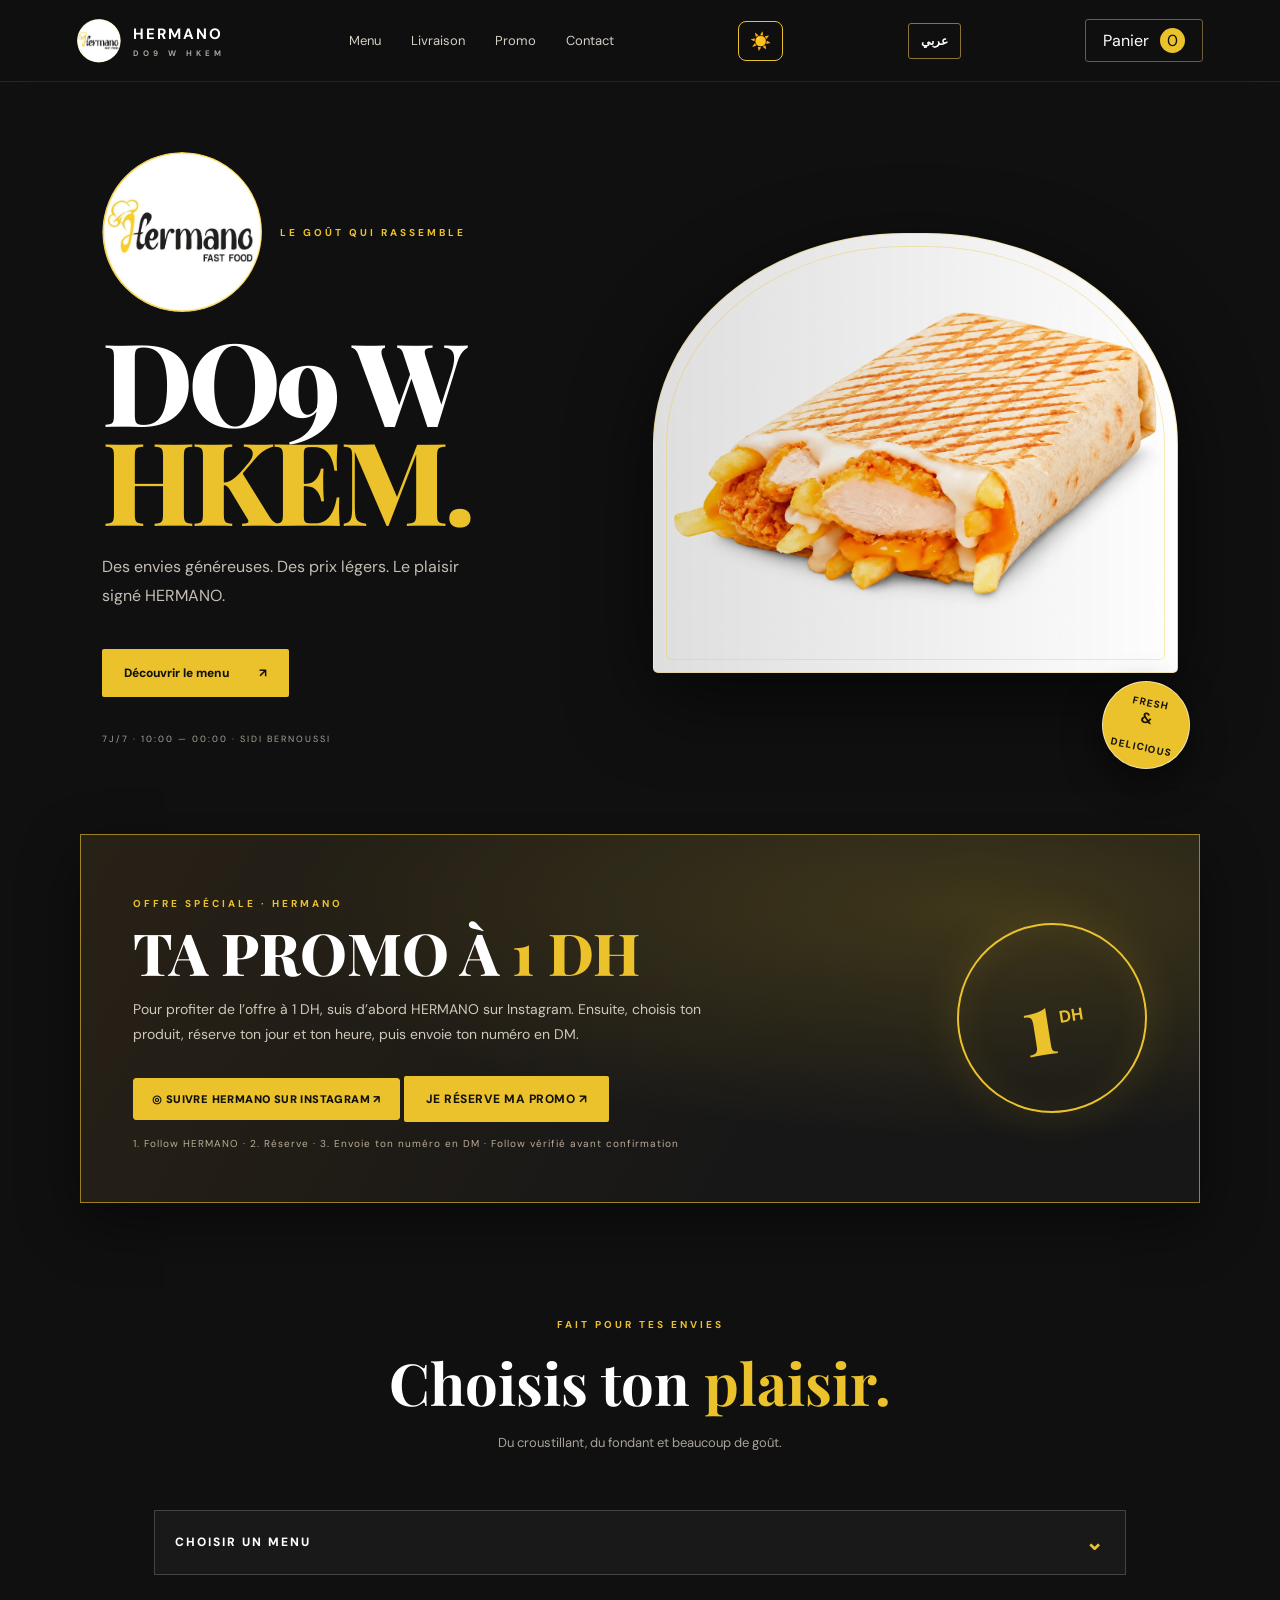
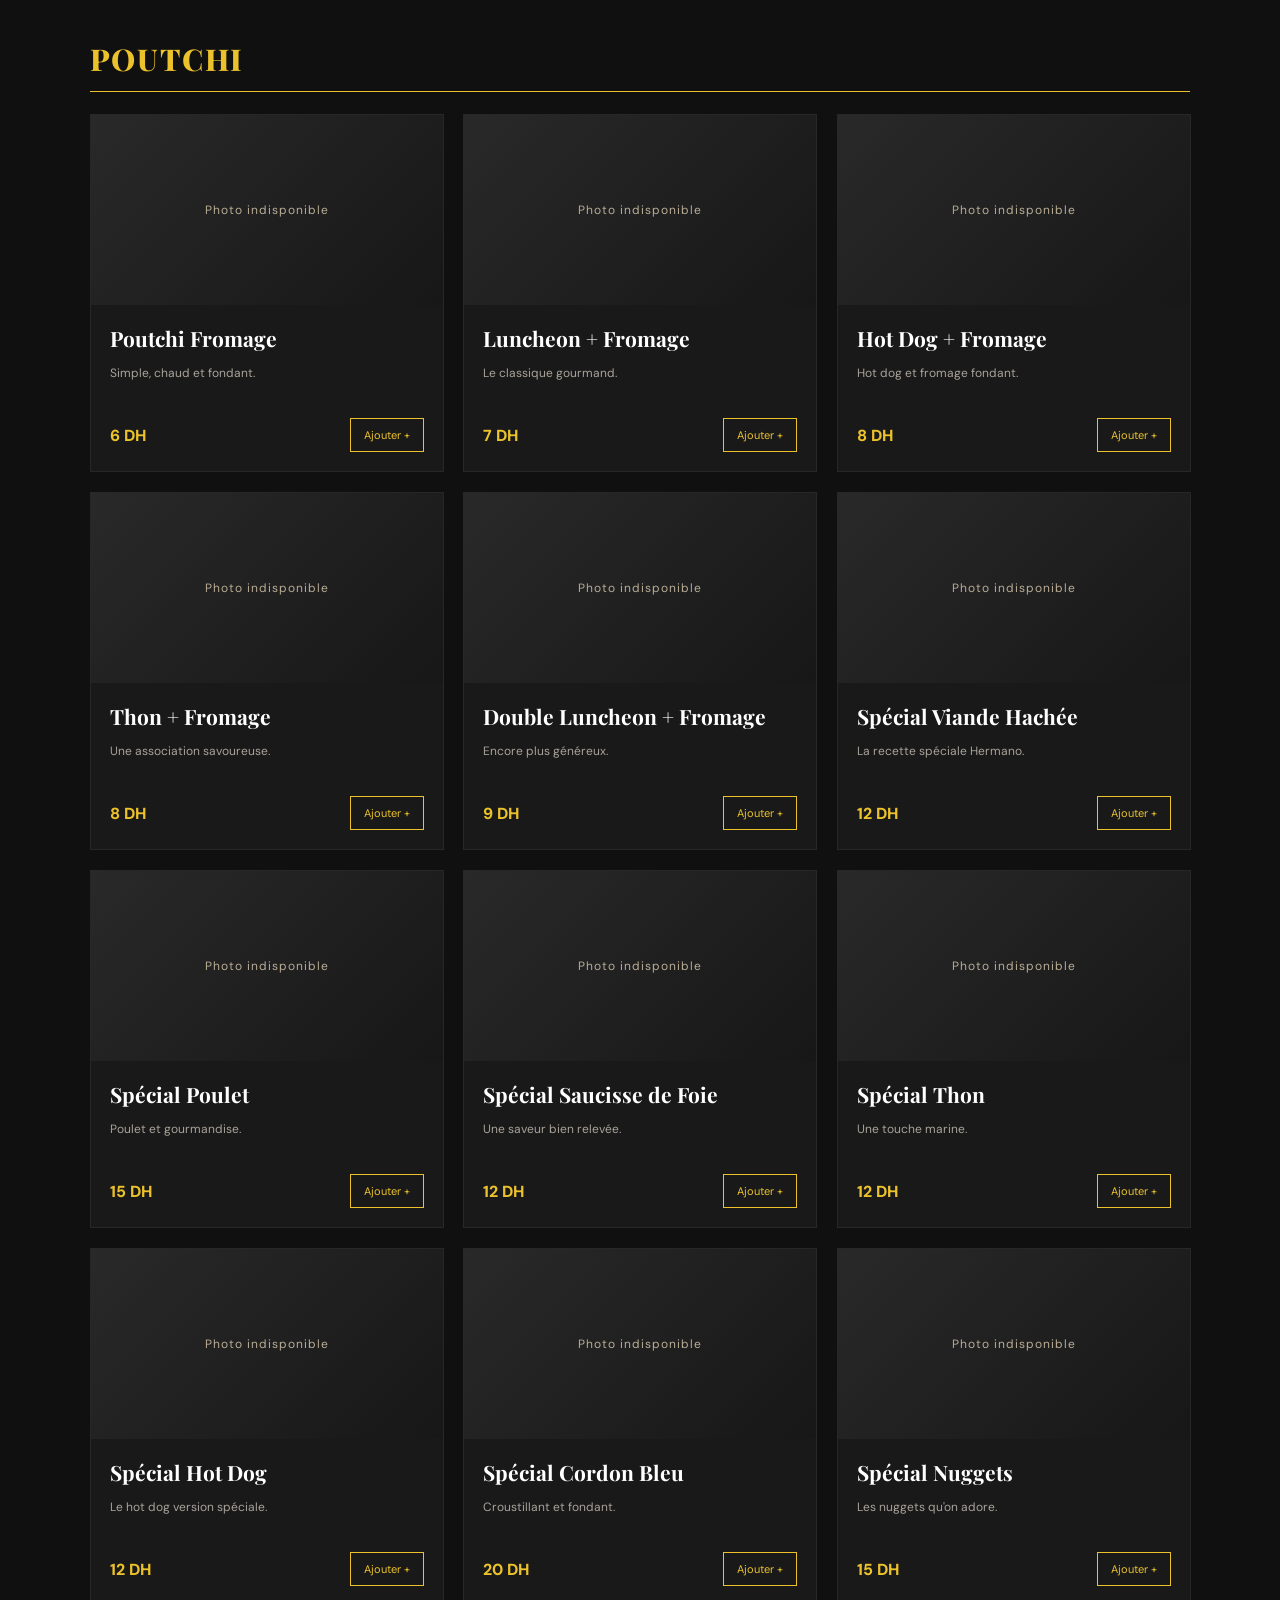
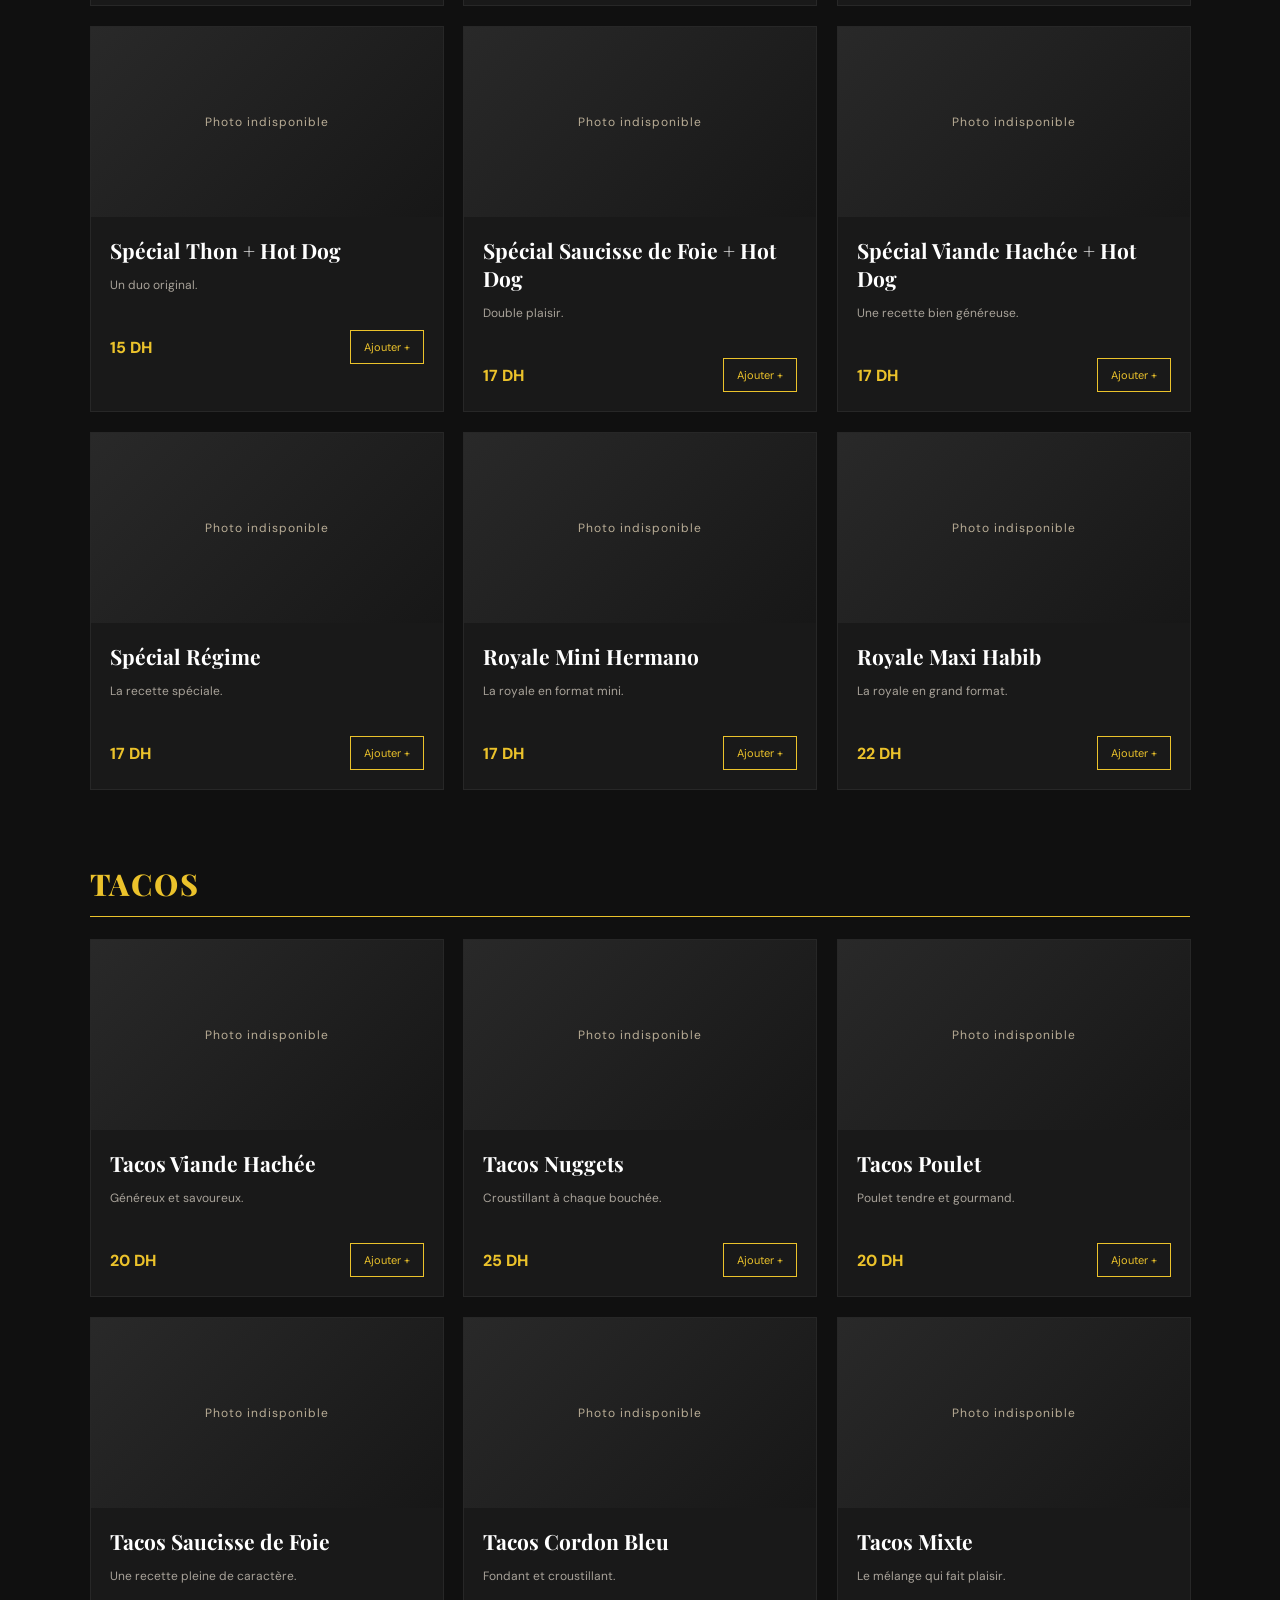
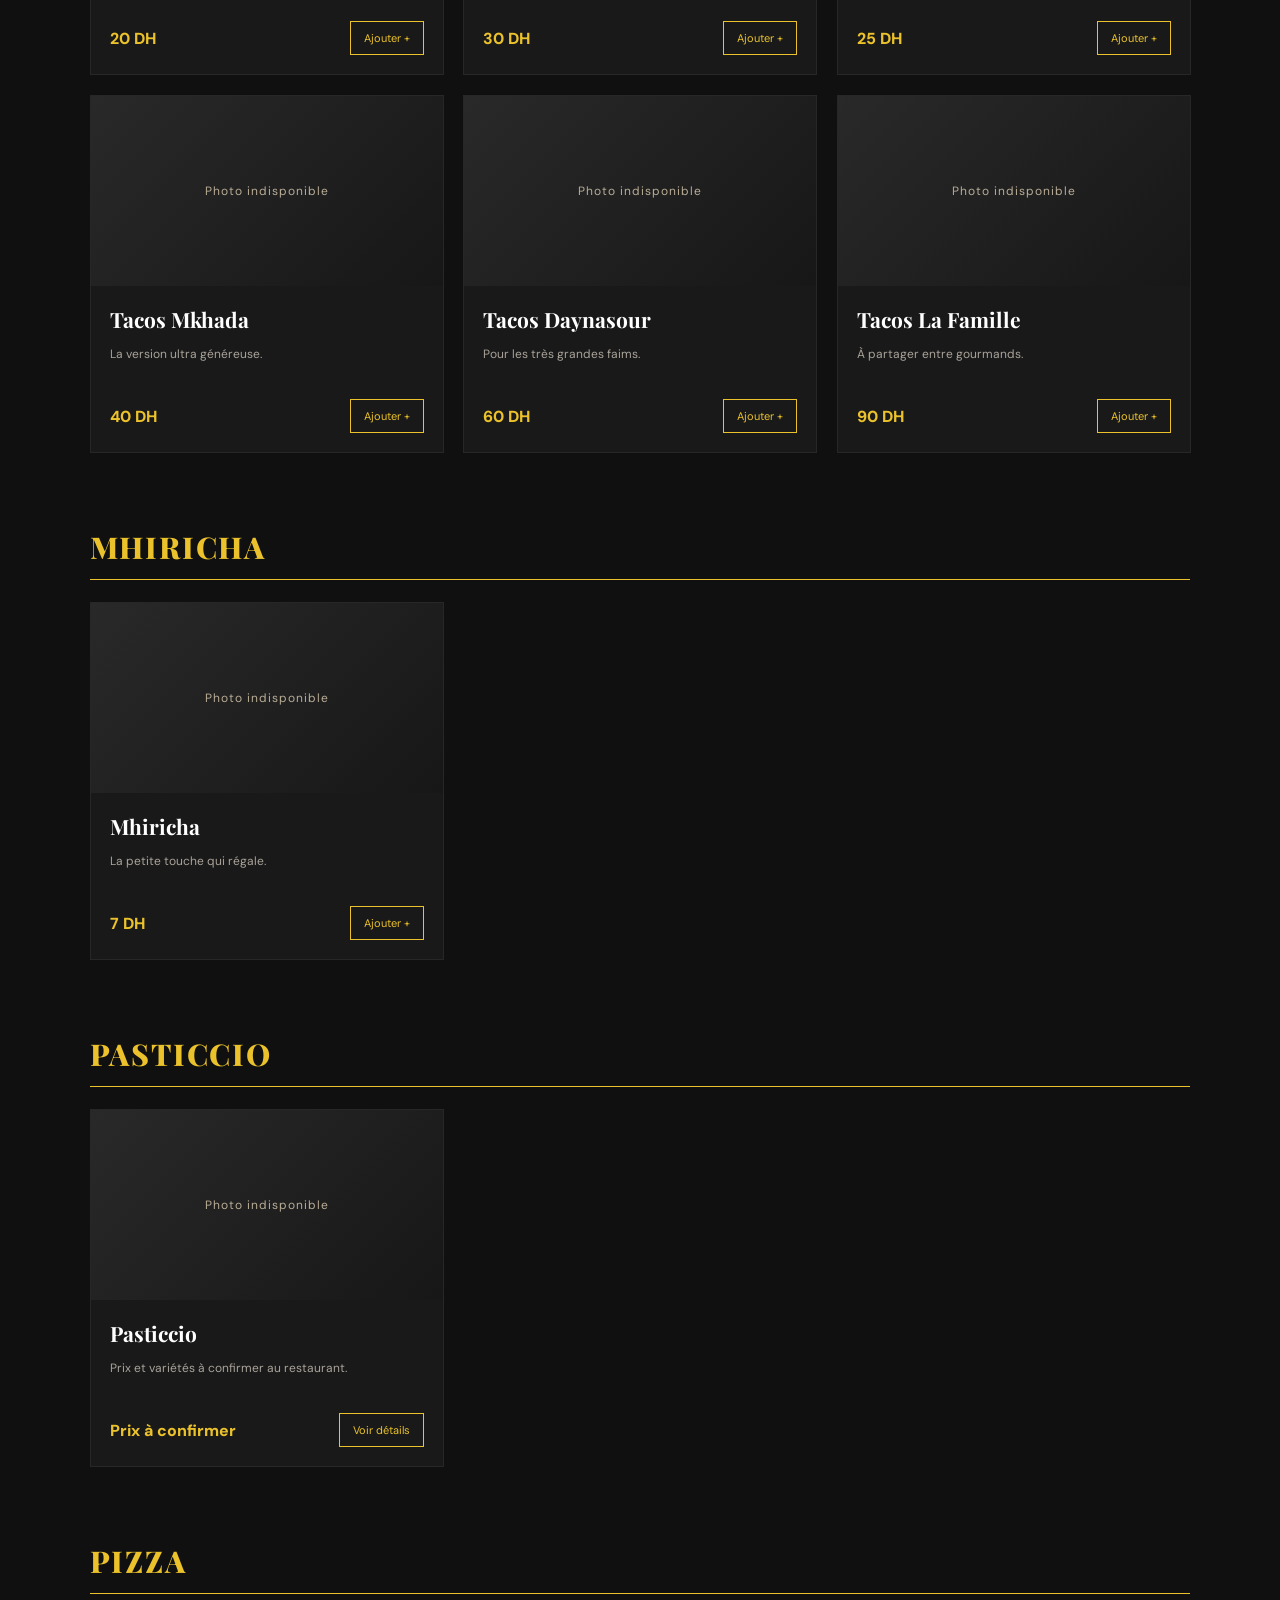
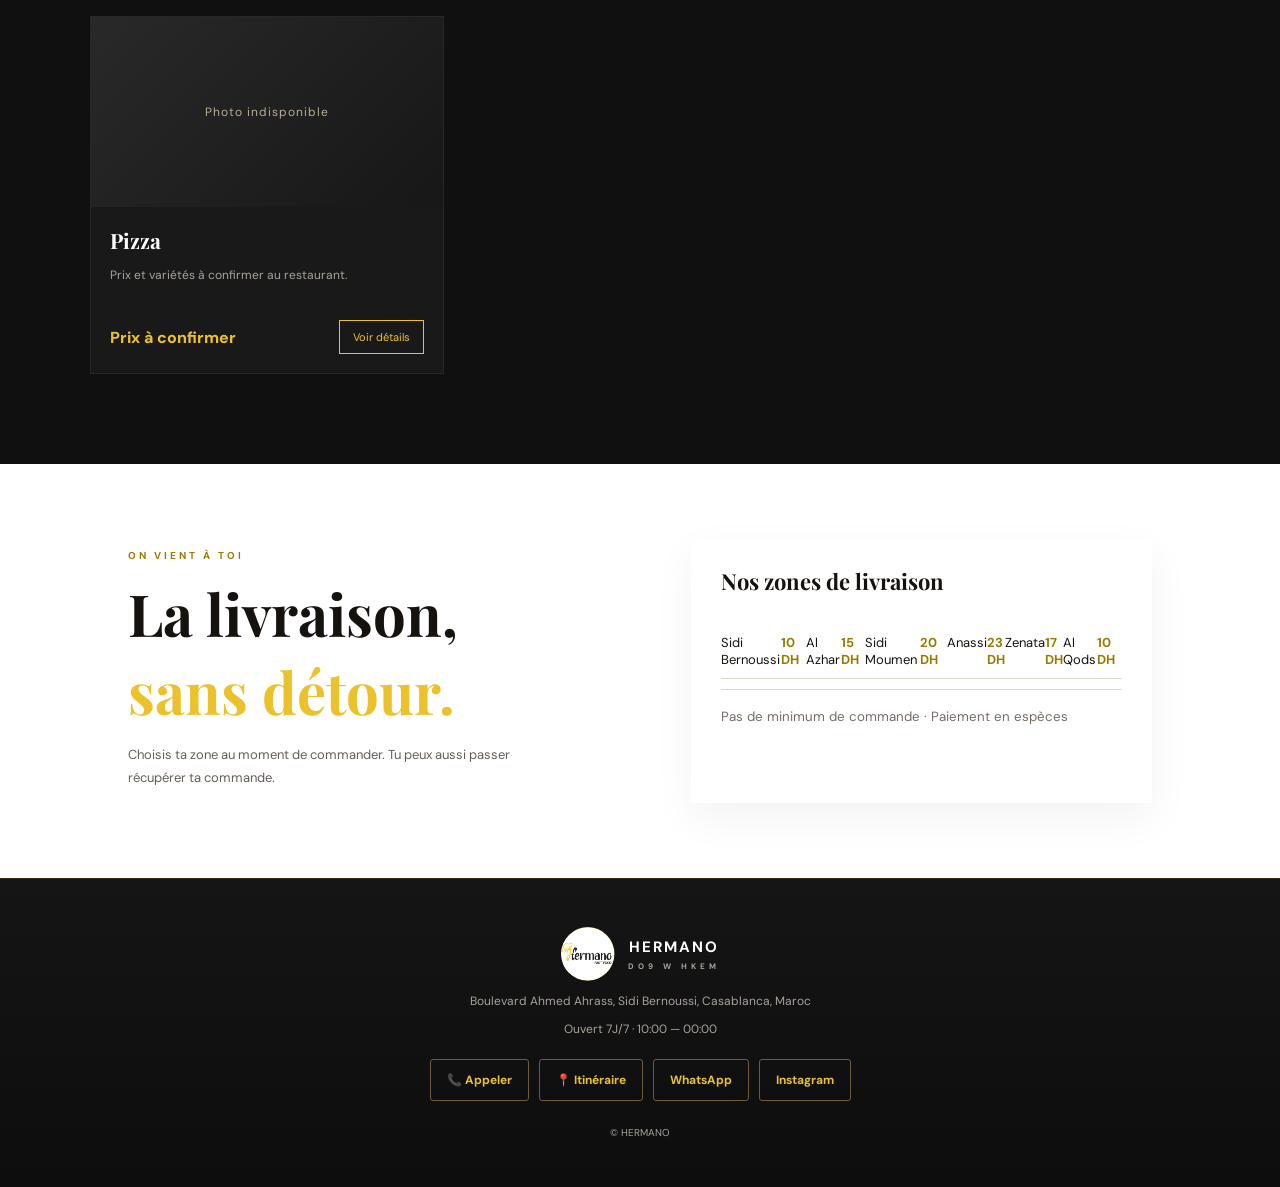
==== index.html @ 60056d88 "Load Arabic font for language switch" ====
<!doctype html>
<html lang="fr">
<head>
  <meta charset="utf-8">
  <meta name="viewport" content="width=device-width, initial-scale=1">
  <meta name="theme-color" content="#101010"><meta name="apple-mobile-web-app-capable" content="yes"><meta name="apple-mobile-web-app-status-bar-style" content="black-translucent"><meta name="apple-mobile-web-app-title" content="HERMANO FOOD"><link rel="manifest" href="manifest.webmanifest?v=logo-favicon-1"><link rel="stylesheet" href="theme.css?v=app-suite-1">
  <meta name="description" content="HERMANO FOOD — Fast food, tacos, poutchi et bien plus à Sidi Bernoussi, Casablanca.">
  <link rel="canonical" href="https://hermano-food.github.io/">
  <meta property="og:type" content="restaurant">
  <meta property="og:site_name" content="HERMANO FOOD">
  <meta property="og:title" content="HERMANO FOOD | DO9 W HKEM">
  <meta property="og:description" content="Des envies généreuses. Des prix légers. Le plaisir signé HERMANO à Sidi Bernoussi, Casablanca.">
  <meta property="og:url" content="https://hermano-food.github.io/">
  <meta property="og:image" content="https://hermano-food.github.io/images/partage.jpg">
  <meta property="og:image:secure_url" content="https://hermano-food.github.io/images/partage.jpg">
  <meta property="og:image:type" content="image/jpeg">
  <meta property="og:image:width" content="1200">
  <meta property="og:image:height" content="630">
  <meta property="og:image:alt" content="HERMANO FOOD — DO9 W HKEM, Sidi Bernoussi, Casablanca">
  <meta name="twitter:card" content="summary_large_image">
  <meta name="twitter:title" content="HERMANO FOOD | DO9 W HKEM">
  <meta name="twitter:description" content="Des envies généreuses. Des prix légers. Le plaisir signé HERMANO à Sidi Bernoussi, Casablanca.">
  <meta name="twitter:image" content="https://hermano-food.github.io/images/partage.jpg">
  <meta name="twitter:image:alt" content="HERMANO FOOD — DO9 W HKEM">
  <link rel="icon" type="image/jpeg" href="images/hermano-logo-original.jpg?v=20261126-final4">
  <link rel="apple-touch-icon" sizes="180x180" href="images/hermano-logo-original.jpg?v=20261126-final4">
  <script type="application/ld+json">
  {
    "@context": "https://schema.org",
    "@type": "Restaurant",
    "name": "HERMANO FOOD",
    "url": "https://hermano-food.github.io/",
    "image": "https://hermano-food.github.io/images/partage.jpg",
    "telephone": "+21263225995",
    "address": {
      "@type": "PostalAddress",
      "streetAddress": "Boulevard Ahmed Ahrass, Sidi Bernoussi",
      "addressLocality": "Casablanca",
      "addressRegion": "Casablanca-Settat",
      "addressCountry": "MA"
    },
    "servesCuisine": ["Fast food", "Tacos", "Poutchi"],
    "priceRange": "$",
    "openingHoursSpecification": [{
      "@type": "OpeningHoursSpecification",
      "dayOfWeek": [
        "Monday", "Tuesday", "Wednesday", "Thursday",
        "Friday", "Saturday", "Sunday"
      ],
      "opens": "10:00",
      "closes": "00:00"
    }]
  }
  </script>
  <title>HERMANO FOOD | DO9 W HKEM</title>
  <link rel="preconnect" href="https://fonts.googleapis.com">
  <link rel="preconnect" href="https://fonts.gstatic.com" crossorigin>
  <link href="https://fonts.googleapis.com/css2?family=DM+Sans:wght@400;500;600;700;800&family=Playfair+Display:wght@600;700;800&display=swap" rel="stylesheet">
  <link href="https://fonts.googleapis.com/css2?family=Noto+Sans+Arabic:wght@400;500;600;700;800&display=swap" rel="stylesheet">
  <link rel="stylesheet" href="styles.css?v=mobile-delivery-zones-lang-1">
</head>
<body>
  <header class="topbar">
    <a class="brand" href="#" aria-label="HERMANO accueil"><img class="brand-logo" src="images/hermano-logo-original.jpg?v=20261126-final4" alt="" aria-hidden="true"><span>HERMANO<small>DO9 W HKEM</small></span></a>
    
    <button class="mobile-menu-toggle" id="mobileMenuToggle" type="button" aria-label="Ouvrir le menu" aria-expanded="false" aria-controls="mainNav">☰</button>
    <nav id="mainNav"><a href="#menu">Menu</a><a href="#livraison">Livraison</a><a href="#promo">Promo</a><a href="#contact">Contact</a></nav>
    <button class="theme-toggle" type="button" data-theme-toggle aria-label="Activer le mode clair">☀️</button>
    <button class="language-toggle" id="languageToggle" type="button" aria-label="Changer la langue">عربي</button>
    <button class="cart-open" id="cartOpen">Panier <span id="cartCount">0</span></button>
  </header>
  <main>
    <section class="hero">
      <div class="hero-copy">
        <div class="hero-brandline"><img class="hero-logo" src="images/hermano-logo-original.jpg?v=20261126-final4" alt="" aria-hidden="true"><p class="eyebrow">LE GOÛT QUI RASSEMBLE</p></div>
        <h1>DO9 W<br><em>HKEM.</em></h1>
        <p class="hero-sub">Des envies généreuses. Des prix légers. Le plaisir signé HERMANO.</p>
        <a class="gold-btn" href="#menu">Découvrir le menu <span>↗</span></a>
        <p class="hero-note" id="heroHours"></p>
      </div>
      <div class="hero-photo" role="img" aria-label="Assortiment de fast food"></div>
      <div class="hero-stamp">FRESH<br><b>&</b><br>DELICIOUS</div>
    </section>
    <section class="promo-ad" id="promo" aria-label="Promotion HERMANO">
      <div class="promo-ad-copy">
        <p class="eyebrow">OFFRE SPÉCIALE · HERMANO</p>
        <h2>TA PROMO À <em>1 DH</em></h2>
        <p>Pour profiter de l’offre à 1 DH, suis d’abord HERMANO sur Instagram. Ensuite, choisis ton produit, réserve ton jour et ton heure, puis envoie ton numéro en DM.</p>
        <a class="promo-instagram-button" id="promoInstagramButton" href="https://www.instagram.com/casalux_03/" target="_blank" rel="noopener">◎ SUIVRE HERMANO SUR INSTAGRAM ↗</a>
        <button class="promo-ad-button" id="promoAdButton" type="button">JE RÉSERVE MA PROMO ↗</button>
        <small>1. Follow HERMANO · 2. Réserve · 3. Envoie ton numéro en DM · Follow vérifié avant confirmation</small>
      </div>
      <div class="promo-ad-price" aria-hidden="true">1<span>DH</span></div>
    </section>
    <section class="intro" id="menu"><p class="eyebrow">FAIT POUR TES ENVIES</p><h2>Choisis ton <em>plaisir.</em></h2><p>Du croustillant, du fondant et beaucoup de goût.</p></section>
    <section class="category-picker" aria-label="Choisir un type de menu"><button class="category-toggle" id="categoryToggle" type="button" aria-expanded="false" aria-controls="filters"><span id="categoryToggleLabel">CHOISIR UN MENU</span><span class="category-chevron">⌄</span></button><div class="filters" id="filters" hidden></div></section>
    <section class="menu-grid" id="products" aria-live="polite">
<h2 class="menu-category-heading">POUTCHI</h2>
<article class="product"><div class="product-photo"><div class="photo-fallback">POUTCHI</div></div><div class="product-body"><h3>Poutchi Fromage</h3><p>Préparé avec soin par HERMANO.</p><div class="product-foot"><span class="price">6 DH</span></div></div></article>
<article class="product"><div class="product-photo"><div class="photo-fallback">POUTCHI</div></div><div class="product-body"><h3>Luncheon + Fromage</h3><p>Préparé avec soin par HERMANO.</p><div class="product-foot"><span class="price">7 DH</span></div></div></article>
<article class="product"><div class="product-photo"><div class="photo-fallback">POUTCHI</div></div><div class="product-body"><h3>Hot Dog + Fromage</h3><p>Préparé avec soin par HERMANO.</p><div class="product-foot"><span class="price">8 DH</span></div></div></article>
<article class="product"><div class="product-photo"><div class="photo-fallback">POUTCHI</div></div><div class="product-body"><h3>Thon + Fromage</h3><p>Préparé avec soin par HERMANO.</p><div class="product-foot"><span class="price">8 DH</span></div></div></article>
<article class="product"><div class="product-photo"><div class="photo-fallback">POUTCHI</div></div><div class="product-body"><h3>Double Luncheon + Fromage</h3><p>Préparé avec soin par HERMANO.</p><div class="product-foot"><span class="price">9 DH</span></div></div></article>
<article class="product"><div class="product-photo"><div class="photo-fallback">POUTCHI</div></div><div class="product-body"><h3>Spécial Viande Hachée</h3><p>Préparé avec soin par HERMANO.</p><div class="product-foot"><span class="price">12 DH</span></div></div></article>
<article class="product"><div class="product-photo"><div class="photo-fallback">POUTCHI</div></div><div class="product-body"><h3>Spécial Poulet</h3><p>Préparé avec soin par HERMANO.</p><div class="product-foot"><span class="price">15 DH</span></div></div></article>
<article class="product"><div class="product-photo"><div class="photo-fallback">POUTCHI</div></div><div class="product-body"><h3>Spécial Saucisse de Foie</h3><p>Préparé avec soin par HERMANO.</p><div class="product-foot"><span class="price">12 DH</span></div></div></article>
<article class="product"><div class="product-photo"><div class="photo-fallback">POUTCHI</div></div><div class="product-body"><h3>Spécial Thon</h3><p>Préparé avec soin par HERMANO.</p><div class="product-foot"><span class="price">12 DH</span></div></div></article>
<article class="product"><div class="product-photo"><div class="photo-fallback">POUTCHI</div></div><div class="product-body"><h3>Spécial Hot Dog</h3><p>Préparé avec soin par HERMANO.</p><div class="product-foot"><span class="price">12 DH</span></div></div></article>
<article class="product"><div class="product-photo"><div class="photo-fallback">POUTCHI</div></div><div class="product-body"><h3>Spécial Cordon Bleu</h3><p>Préparé avec soin par HERMANO.</p><div class="product-foot"><span class="price">20 DH</span></div></div></article>
<article class="product"><div class="product-photo"><div class="photo-fallback">POUTCHI</div></div><div class="product-body"><h3>Spécial Nuggets</h3><p>Préparé avec soin par HERMANO.</p><div class="product-foot"><span class="price">15 DH</span></div></div></article>
<article class="product"><div class="product-photo"><div class="photo-fallback">POUTCHI</div></div><div class="product-body"><h3>Spécial Thon + Hot Dog</h3><p>Préparé avec soin par HERMANO.</p><div class="product-foot"><span class="price">15 DH</span></div></div></article>
<article class="product"><div class="product-photo"><div class="photo-fallback">POUTCHI</div></div><div class="product-body"><h3>Spécial Saucisse de Foie + Hot Dog</h3><p>Préparé avec soin par HERMANO.</p><div class="product-foot"><span class="price">17 DH</span></div></div></article>
<article class="product"><div class="product-photo"><div class="photo-fallback">POUTCHI</div></div><div class="product-body"><h3>Spécial Viande Hachée + Hot Dog</h3><p>Préparé avec soin par HERMANO.</p><div class="product-foot"><span class="price">17 DH</span></div></div></article>
<article class="product"><div class="product-photo"><div class="photo-fallback">POUTCHI</div></div><div class="product-body"><h3>Spécial Régime</h3><p>Préparé avec soin par HERMANO.</p><div class="product-foot"><span class="price">17 DH</span></div></div></article>
<article class="product"><div class="product-photo"><div class="photo-fallback">POUTCHI</div></div><div class="product-body"><h3>Royale Maxi Habib</h3><p>Préparé avec soin par HERMANO.</p><div class="product-foot"><span class="price">22 DH</span></div></div></article>
<h2 class="menu-category-heading">TACOS</h2>
<article class="product"><div class="product-photo"><div class="photo-fallback">TACOS</div></div><div class="product-body"><h3>Tacos Viande Hachée</h3><p>Préparé avec soin par HERMANO.</p><div class="product-foot"><span class="price">20 DH</span></div></div></article>
<article class="product"><div class="product-photo"><div class="photo-fallback">TACOS</div></div><div class="product-body"><h3>Tacos Nuggets</h3><p>Préparé avec soin par HERMANO.</p><div class="product-foot"><span class="price">25 DH</span></div></div></article>
<article class="product"><div class="product-photo"><div class="photo-fallback">TACOS</div></div><div class="product-body"><h3>Tacos Poulet</h3><p>Préparé avec soin par HERMANO.</p><div class="product-foot"><span class="price">20 DH</span></div></div></article>
<article class="product"><div class="product-photo"><div class="photo-fallback">TACOS</div></div><div class="product-body"><h3>Tacos Saucisse de Foie</h3><p>Préparé avec soin par HERMANO.</p><div class="product-foot"><span class="price">20 DH</span></div></div></article>
<article class="product"><div class="product-photo"><div class="photo-fallback">TACOS</div></div><div class="product-body"><h3>Tacos Cordon Bleu</h3><p>Préparé avec soin par HERMANO.</p><div class="product-foot"><span class="price">30 DH</span></div></div></article>
<article class="product"><div class="product-photo"><div class="photo-fallback">TACOS</div></div><div class="product-body"><h3>Tacos Mixte</h3><p>Préparé avec soin par HERMANO.</p><div class="product-foot"><span class="price">25 DH</span></div></div></article>
<article class="product"><div class="product-photo"><div class="photo-fallback">TACOS</div></div><div class="product-body"><h3>Tacos Mkhada</h3><p>Préparé avec soin par HERMANO.</p><div class="product-foot"><span class="price">40 DH</span></div></div></article>
<article class="product"><div class="product-photo"><div class="photo-fallback">TACOS</div></div><div class="product-body"><h3>Tacos Daynasour</h3><p>Préparé avec soin par HERMANO.</p><div class="product-foot"><span class="price">60 DH</span></div></div></article>
<article class="product"><div class="product-photo"><div class="photo-fallback">TACOS</div></div><div class="product-body"><h3>Tacos La Famille</h3><p>Préparé avec soin par HERMANO.</p><div class="product-foot"><span class="price">90 DH</span></div></div></article>
</section>
    <section class="delivery" id="livraison">
      <div><p class="eyebrow">ON VIENT À TOI</p><h2>La livraison,<br><em>sans détour.</em></h2><p>Choisis ta zone au moment de commander. Tu peux aussi passer récupérer ta commande.</p></div>
      <div class="zones"><h3>Nos zones de livraison</h3><div id="deliveryZoneList"></div><small>Pas de minimum de commande · Paiement en espèces</small></div>
    </section>
  </main>
  <footer id="contact"><a class="brand" href="#" aria-label="HERMANO accueil"><img class="brand-logo" src="images/hermano-logo-original.jpg?v=20261126-final4" alt="" aria-hidden="true"><span>HERMANO<small>DO9 W HKEM</small></span></a><p id="footerAddress"></p><p id="footerHours"></p><div class="footer-actions"><a href="#">📞 Appeler</a><a href="#" target="_blank" rel="noopener">📍 Itinéraire</a><a href="#" target="_blank" rel="noopener">WhatsApp</a><a href="#" target="_blank" rel="noopener">Instagram</a></div><small>© HERMANO</small></footer>
  <div class="cart-backdrop" id="cartBackdrop"></div>
  <aside class="cart-panel" id="cartPanel" aria-label="Votre panier" aria-hidden="true">
    <div class="cart-head"><div><p class="eyebrow">TA SÉLECTION</p><h2>Ton panier</h2></div><button id="cartClose" aria-label="Fermer">✕</button></div>
    <div id="cartItems" class="cart-items"><p class="empty">Ton panier est encore vide.</p></div>
    <div class="checkout">
      <label for="customerName">Nom</label><input id="customerName" placeholder="Ton nom">
      <label for="customerPhone">Numéro de téléphone *</label><input id="customerPhone" type="tel" inputmode="tel" autocomplete="tel" placeholder="Ex. 06 12 34 56 78" required aria-required="true">
      <label for="orderType">Type de commande</label><select id="orderType"><option value="Livraison">Livraison</option><option value="Sur place">Sur place</option></select>
      <div id="deliveryFields"><label for="zone">Zone de livraison</label><select id="zone"></select><label for="customerAddress">Adresse</label><input id="customerAddress" placeholder="Adresse de livraison"></div>
      <label for="orderSauce">Choisis ta sauce</label><select id="orderSauce"><option value="">Sans sauce / Pas de préférence</option><option value="Biggy">Biggy</option><option value="Algérienne">Algérienne</option></select>
      <details class="supplement-box"><summary>Supplément +</summary><p>Choisis les extras que tu veux avec ta commande.</p><div id="supplementOptions"></div></details>
      <div class="total-line"><span>Total estimé</span><strong id="grandTotal">0 DH</strong></div>
      <button class="gold-btn full" id="checkoutBtn">Commander sur WhatsApp ↗</button>
      <small>Le prix des articles sans tarif affiché sera confirmé avant validation.</small>
    </div>
  </aside>
  <section class="product-detail" id="productDetail" aria-hidden="true">
    <div class="detail-backdrop" id="detailBackdrop"></div>
    <article class="detail-card" role="dialog" aria-modal="true" aria-labelledby="detailTitle">
      <button class="detail-close" id="detailClose" aria-label="Fermer">×</button>
      <img class="detail-image" id="detailImage" src="" alt="" loading="eager">
      <div class="detail-copy"><p class="eyebrow">LA SIGNATURE HERMANO</p><h2 id="detailTitle"></h2><p id="detailDescription"></p><strong class="detail-price" id="detailPrice"></strong><button class="gold-btn full" id="detailAdd">Ajouter au panier ↗</button></div>
    </article>
  </section>
  <script src="theme.js?v=app-suite-1"></script><script src="app.js?v=cart-sauce-1"></script><script src="language.js?v=1"></script>
</body>
</html>
---- theme.css ----
:root[data-theme="light"]{color-scheme:light}:root[data-theme="light"] body{background:#f5f5f5!important;color:#171717!important}:root[data-theme="light"] .topbar,:root[data-theme="light"] footer{background:#fff!important;color:#171717!important;border-color:#ddd!important}:root[data-theme="light"] nav,:root[data-theme="light"] .hero-sub,:root[data-theme="light"] .delivery p,:root[data-theme="light"] .intro p,:root[data-theme="light"] footer p{color:#555!important}:root[data-theme="light"] .promo-ad,:root[data-theme="light"] .cart-panel,:root[data-theme="light"] .detail-card,:root[data-theme="light"] .promo-panel,:root[data-theme="light"] .category-picker,:root[data-theme="light"] .product-card,:root[data-theme="light"] .zone-row{background:#fff!important;color:#171717!important;border-color:#ddd!important}:root[data-theme="light"] .promo-ad-copy>p:not(.eyebrow),:root[data-theme="light"] .promo-ad-copy>small{color:#555!important}:root[data-theme="light"] .topbar nav.open{background:#fff!important}:root[data-theme="light"] .cart-open,:root[data-theme="light"] .quick-action,:root[data-theme="light"] .theme-toggle{color:#171717!important}:root[data-theme="light"] input,:root[data-theme="light"] select,:root[data-theme="light"] textarea{background:#fff!important;color:#171717!important;border-color:#ccc!important}:root[data-theme="light"] .shell,:root[data-theme="light"] .driver-shell{color:#171717!important}:root[data-theme="light"] .card,:root[data-theme="light"] .stat,:root[data-theme="light"] .record,:root[data-theme="light"] .panel,:root[data-theme="light"] .login-card,:root[data-theme="light"] .portal-card,:root[data-theme="light"] .order,:root[data-theme="light"] .tracking-panel{background:#fff!important;color:#171717!important;border-color:#ddd!important}:root[data-theme="light"] .tracking-item,:root[data-theme="light"] .empty{background:#f6f6f6!important;color:#444!important;border-color:#ddd!important}:root[data-theme="light"] label,:root[data-theme="light"] .record p,:root[data-theme="light"] .driver-shell p{color:#555!important}:root[data-theme="light"] .tab{background:#eee!important;color:#333!important}:root[data-theme="light"] .tab.active{background:#ebc22b!important;color:#171717!important}:root[data-theme="light"] .ghost,:root[data-theme="light"] .secondary{background:#eee!important;color:#222!important;border-color:#ccc!important}:root[data-theme="light"] dialog{background:#fff!important;color:#171717!important}:root[data-theme="light"] .driver-shell input{background:#fff!important;color:#171717!important;border-color:#ccc!important}:root[data-theme="light"] .tracking-panel .hint{color:#555!important}
---- styles.css ----
:root{--black:#101010;--panel:#191919;--gold:#ebc22b;--cream:#ffffff;--muted:#a9a39a}*{box-sizing:border-box}html{scroll-behavior:smooth}body{margin:0;background:var(--black);color:var(--cream);font-family:'DM Sans',sans-serif}a{color:inherit;text-decoration:none}.topbar{height:82px;padding:0 6vw;display:flex;align-items:center;justify-content:space-between;border-bottom:1px solid #ffffff18;position:sticky;top:0;background:#101010ed;backdrop-filter:blur(14px);z-index:5}.brand{display:flex;align-items:center;gap:11px;font-size:15px;letter-spacing:2px;font-weight:700}.brand b{color:var(--gold)}.brand small{display:block;font-size:8px;letter-spacing:4px;color:var(--muted);margin-top:4px}.brand-mark{width:39px;height:39px;border:1px solid var(--gold);color:var(--gold);display:grid;place-items:center;font:700 25px 'Playfair Display';border-radius:50%}nav{display:flex;gap:30px;color:#d5d0c6;font-size:13px}nav a:hover{color:var(--gold)}button{font:inherit;cursor:pointer}.cart-open{border:1px solid #6f5b35;background:transparent;color:var(--cream);padding:10px 17px;border-radius:3px}.cart-open span{background:var(--gold);color:#111;border-radius:50%;padding:2px 7px;margin-left:7px}.hero{min-height:610px;padding:70px 8vw;display:grid;grid-template-columns:1fr 1.05fr;align-items:center;gap:4vw;position:relative;overflow:hidden}.hero-copy{position:relative;z-index:1}.eyebrow{font-size:10px;letter-spacing:3px;color:var(--gold);font-weight:700}.hero h1{font:800 clamp(65px,9vw,125px)/.86 'Playfair Display';letter-spacing:-5px;margin:25px 0}.hero h1 em,h2 em{color:var(--gold);font-style:normal}.hero-sub{max-width:390px;color:#c4beb4;line-height:1.8}.gold-btn{display:inline-flex;align-items:center;gap:30px;background:var(--gold);color:#111;padding:16px 22px;font-weight:800;font-size:12px;border:0;border-radius:2px;margin-top:22px}.gold-btn:hover{background:#f5d84f}.hero-note{font-size:9px;letter-spacing:2px;color:var(--muted);margin-top:36px}.hero-photo{height:440px;background:linear-gradient(90deg,#10101022,#10101000),url('images/hero-new.jpg?v=1') center/cover;border-radius:48% 48% 5px 5px;box-shadow:0 25px 80px #0009}.hero-stamp{position:absolute;right:7%;bottom:55px;background:var(--gold);color:#17130c;width:88px;height:88px;border-radius:50%;display:grid;place-content:center;text-align:center;font-size:10px;line-height:1.3;letter-spacing:1px;transform:rotate(12deg)}.hero-stamp b{font-size:15px}.intro{text-align:center;padding:75px 20px 28px}.intro h2,.delivery h2{font:700 clamp(36px,5vw,58px) 'Playfair Display';margin:12px 0}.intro>p:last-child{color:var(--muted);font-size:13px}.category-picker{max-width:1100px;margin:0 auto;padding:18px 5vw 30px}.category-toggle{width:100%;display:flex;align-items:center;justify-content:space-between;background:#191919;border:1px solid #ffffff30;color:var(--cream);padding:17px 20px;font-size:12px;font-weight:800;letter-spacing:2px;text-align:left}.category-chevron{font-size:22px;color:var(--gold);transition:transform .2s}.category-toggle[aria-expanded="true"] .category-chevron{transform:rotate(180deg)}.filters{display:flex;justify-content:flex-start;gap:10px;flex-wrap:wrap;padding:16px 0 0}.filters[hidden]{display:none}.filter{background:transparent;border:1px solid #ffffff30;color:#ddd;padding:10px 18px;font-size:11px;letter-spacing:1px}.filter.active,.filter:hover{background:var(--gold);border-color:var(--gold);color:#111}.menu-grid{padding:0 7vw 90px;display:grid;grid-template-columns:repeat(3,1fr);gap:20px}.product{background:var(--panel);border:1px solid #ffffff10;overflow:hidden}.product-photo{height:190px;background-size:cover;background-position:center}.product-body{padding:19px}.product-body h3{font:700 21px 'Playfair Display';margin:0 0 8px}.product-body p{color:var(--muted);font-size:12px;line-height:1.6;min-height:36px}.product-foot{display:flex;align-items:center;justify-content:space-between;margin-top:18px}.price{color:var(--gold);font-weight:800}.add{border:1px solid var(--gold);background:transparent;color:var(--gold);padding:9px 13px;font-size:11px}.add:hover{background:var(--gold);color:#111}.delivery{background:#ffffff;color:#16130e;padding:75px 10vw;display:grid;grid-template-columns:1fr 1fr;gap:8vw}.delivery .eyebrow{color:#9a7a00}.delivery p:not(.eyebrow){color:#655f55;line-height:1.8;font-size:13px;max-width:390px}.zones{background:#ffffff;padding:27px 30px;box-shadow:0 15px 40px #0000000d}.zones h3{font:700 22px 'Playfair Display';margin:0 0 18px}.zones div{display:flex;justify-content:space-between;padding:10px 0;border-bottom:1px solid #ded8cd;font-size:13px}.zones b{color:#9a7a00}.zones small{display:block;color:#756d61;margin-top:18px}footer{text-align:center;padding:48px 20px;color:var(--muted);font-size:12px}footer .brand{justify-content:center;color:var(--cream)}footer a:not(.brand){color:var(--gold)}footer>small{display:block;margin-top:25px}.cart-backdrop{position:fixed;inset:0;background:#0009;z-index:9;opacity:0;pointer-events:none;transition:.25s}.cart-panel{position:fixed;z-index:10;right:0;top:0;height:100dvh;width:min(440px,100%);background:#171717;padding:25px;transform:translateX(105%);transition:.3s;overflow:auto}.cart-panel.open{transform:translateX(0)}.cart-backdrop.open{opacity:1;pointer-events:auto}.cart-head{display:flex;justify-content:space-between;align-items:center;border-bottom:1px solid #ffffff20;padding-bottom:15px}.cart-head h2{font:700 30px 'Playfair Display';margin:5px 0}.cart-head button{background:none;border:0;color:white;font-size:20px}.cart-items{padding:18px 0}.empty{color:var(--muted);text-align:center;padding:20px}.cart-row{display:flex;justify-content:space-between;gap:12px;padding:12px 0;border-bottom:1px solid #ffffff18;font-size:13px}.cart-row small{display:block;color:var(--gold);margin-top:5px}.qty{display:flex;gap:8px;align-items:center}.qty button{background:#333;color:white;border:0;padding:4px 9px}.checkout{display:grid;gap:8px}.checkout label{font-size:11px;color:#ebc22b;margin-top:8px}.checkout input,.checkout select,.checkout textarea{width:100%;background:#242424;border:1px solid #ffffff25;color:white;padding:12px;font:inherit;font-size:13px;border-radius:2px}.checkout textarea{min-height:65px;resize:vertical}.total-line{display:flex;justify-content:space-between;border-top:1px solid #ffffff30;padding-top:16px;margin-top:12px}.total-line strong{color:var(--gold)}.full{width:100%;justify-content:center;margin-top:12px}.checkout>small{color:var(--muted);font-size:10px;line-height:1.5}@media(max-width:800px){nav{display:none}.hero{grid-template-columns:1fr;padding:65px 8vw 45px}.hero-photo{height:300px;grid-row:1}.hero-stamp{right:8%;top:280px;bottom:auto;width:72px;height:72px}.menu-grid{grid-template-columns:repeat(2,1fr);padding-inline:5vw}.delivery{grid-template-columns:1fr;padding:55px 8vw}}@media(max-width:520px){.topbar{height:70px;padding:0 5vw}.brand{font-size:12px}.cart-open{padding:8px 10px;font-size:11px}.hero{padding-top:35px}.hero-photo{height:245px}.hero h1{font-size:75px}.menu-grid{grid-template-columns:1fr;padding-inline:7vw}.product-photo{height:210px}.filters{gap:7px}.filter{padding:9px 11px;font-size:10px}.delivery{padding:50px 7vw}.zones{padding:22px}}
/* Product hover motion + product detail view */
.product{position:relative;cursor:pointer;transform:translateY(0) scale(1);transition:transform .35s cubic-bezier(.2,.8,.2,1),border-color .35s,box-shadow .35s;will-change:transform}
.product:hover{transform:translateY(-10px) scale(1.018);border-color:var(--gold);box-shadow:0 22px 45px #0009,0 0 0 1px #ebc22b33}
.product-photo{transition:transform .55s cubic-bezier(.2,.8,.2,1);overflow:hidden}
.product:hover .product-photo{transform:scale(1.045)}
.product-body{position:relative;background:var(--panel)}
.product .add{transition:background .2s,color .2s,transform .2s}
.product .add:hover{transform:translateY(-2px)}
.product-detail{position:fixed;inset:0;z-index:20;display:grid;place-items:center;padding:22px;opacity:0;visibility:hidden;transition:opacity .28s,visibility .28s}
.product-detail.open{opacity:1;visibility:visible}
.detail-backdrop{position:absolute;inset:0;background:#000c;backdrop-filter:blur(7px)}
.detail-card{position:relative;display:grid;grid-template-columns:1fr 1fr;width:min(850px,100%);max-height:min(620px,90dvh);overflow:auto;background:#191919;border:1px solid #ebc22b77;box-shadow:0 30px 100px #000b;transform:translateY(22px) scale(.97);transition:transform .35s cubic-bezier(.2,.8,.2,1)}
.product-detail.open .detail-card{transform:translateY(0) scale(1)}
.detail-image{display:block;width:100%;height:100%;min-height:420px;object-fit:cover;object-position:center;background:#242424}
.detail-copy{padding:55px 38px;display:flex;flex-direction:column;justify-content:center;align-items:flex-start}
.detail-copy h2{font:700 clamp(30px,4vw,46px)/1.1 'Playfair Display';margin:12px 0}
.detail-copy>p:not(.eyebrow){color:var(--muted);font-size:14px;line-height:1.8}
.detail-price{font-size:21px;color:var(--gold);margin-top:12px}
.detail-close{position:absolute;right:14px;top:12px;z-index:1;width:38px;height:38px;border:1px solid #ffffff55;background:#111;color:#fff;font-size:24px;cursor:pointer}
@media(max-width:650px){.detail-card{grid-template-columns:1fr;max-height:90dvh}.detail-image{min-height:230px}.detail-copy{padding:28px 24px 30px}}
@media(prefers-reduced-motion:reduce){.product,.product-photo,.product-detail,.detail-card{transition:none}}

.cart-product{display:flex;align-items:center;gap:11px;min-width:0;flex:1}.cart-thumb{width:62px;height:62px;flex:0 0 62px;object-fit:cover;border-radius:4px;border:1px solid #ffffff24}.cart-product-info{min-width:0;line-height:1.4}.cart-product-info small{display:block;color:var(--gold);margin-top:5px}.cart-row{align-items:center}

.promo-panel{grid-column:1/-1;max-width:760px;width:100%;margin:0 auto;padding:clamp(28px,6vw,58px);text-align:center;background:radial-gradient(ellipse at top,#ebc22b20,transparent 65%),var(--panel);border:1px solid #ebc22b66;box-shadow:0 24px 65px #0006}
.promo-panel h2{font:700 clamp(32px,6vw,54px) 'Playfair Display';margin:12px 0}
.promo-panel h2 em{color:var(--gold);font-style:normal}
.promo-panel p:not(.eyebrow){color:#c8c1b6;font-size:14px;line-height:1.8;margin:9px auto;max-width:570px}
.promo-price{font:800 clamp(52px,9vw,82px)/1 'Playfair Display';color:var(--gold);margin:20px 0;text-shadow:0 8px 35px #ebc22b33}
.promo-soon{display:inline-block;margin-top:22px;padding:11px 17px;border:1px solid var(--gold);color:var(--gold);font-size:10px;letter-spacing:2px;text-transform:uppercase}


/* Promo Hermano product chooser and reservation request */
.promo-panel{margin-bottom:24px}
.promo-warning{color:var(--gold)!important;font-weight:700}
.promo-products{grid-column:1/-1;display:grid;grid-template-columns:repeat(3,minmax(0,1fr));gap:16px}
.promo-product{background:var(--panel);border:1px solid #ffffff18;overflow:hidden;transition:border-color .2s,transform .2s}
.promo-product.selected{border:1px solid var(--gold);box-shadow:0 0 0 1px #ebc22b44}
.promo-product img{width:100%;height:150px;object-fit:cover;display:block}
.promo-product-info{padding:14px;display:grid;gap:7px}
.promo-product-info h3{font:700 18px 'Playfair Display';margin:0}
.promo-product-info small{color:var(--muted);font-size:10px;letter-spacing:1px}
.promo-product-info strong{color:var(--gold);font-size:17px}
.promo-product-info button{justify-self:start}
.promo-booking{grid-column:1/-1;max-width:620px;width:100%;margin:22px auto 0;padding:28px;background:#191919;border:1px solid #ebc22b66;display:grid;gap:12px}
.promo-booking[hidden]{display:none}
.promo-booking h3{font:700 26px 'Playfair Display';margin:0 0 8px}
.promo-booking label{display:grid;gap:7px;color:#ebc22b;font-size:12px}
.promo-booking input{width:100%;background:#242424;border:1px solid #ffffff25;color:white;padding:13px;font:inherit;color-scheme:dark}
.promo-booking small{color:var(--muted);line-height:1.6}
@media(max-width:800px){.promo-products{grid-template-columns:repeat(2,minmax(0,1fr))}}
@media(max-width:520px){.promo-products{grid-template-columns:1fr}.promo-product{display:grid;grid-template-columns:115px 1fr}.promo-product img{height:100%;min-height:130px}.promo-booking{padding:20px}}

@media(max-width:520px){.category-picker{padding:14px 7vw 25px}.category-toggle{padding:15px 16px}.filters{gap:8px}.filter{padding:10px 13px}}

/* Instagram follow and promo QR confirmation */
.promo-follow-step,.promo-confirmation{grid-column:1/-1;max-width:620px;width:100%;margin:22px auto 0;padding:26px;background:#191919;border:1px solid #ebc22b66;text-align:center;display:grid;gap:12px;justify-items:center}
.promo-follow-step[hidden]{display:none}
.promo-follow-step h3,.promo-confirmation h3{font:700 25px 'Playfair Display';margin:0}
.promo-follow-step small,.promo-confirmation p{color:var(--muted);font-size:12px;line-height:1.6;margin:0}
.promo-follow-step .gold-btn,.promo-confirmation .gold-btn{margin-top:4px}
.promo-continue{width:100%;justify-content:center;border:1px solid var(--gold);background:transparent;color:var(--gold)}
.promo-reference{font-size:22px;letter-spacing:1px;color:var(--gold)}
.promo-qr{width:190px;height:190px;object-fit:contain;background:#fff;padding:9px;border-radius:6px}

/* Promo calendar: green dates are open, red dates are booked */
.promo-date-field{display:grid;gap:8px;color:#ebc22b;font-size:12px}
.promo-calendar{background:#222;border:1px solid #ffffff24;border-radius:10px;padding:14px;color:#f4f0e8}
.promo-calendar-head{display:flex;align-items:center;justify-content:space-between;gap:10px;margin-bottom:13px}
.promo-calendar-head strong{text-transform:capitalize;font-size:14px;color:#fff}
.promo-calendar-head button{width:34px;height:34px;border:1px solid #ffffff25;background:#303030;color:#fff;border-radius:6px;font-size:22px}
.promo-calendar-head button:disabled{opacity:.3;cursor:not-allowed}
.promo-calendar-week,.promo-calendar-days{display:grid;grid-template-columns:repeat(7,minmax(0,1fr));gap:6px;text-align:center}
.promo-calendar-week{margin-bottom:7px;color:#aaa;font-size:10px}
.promo-day{min-width:0;aspect-ratio:1;border:1px solid transparent;border-radius:7px;font-size:12px;font-weight:700}
.promo-day.available{background:#173d2b;border-color:#287b4d;color:#8ff0b1}
.promo-day.available:not(:disabled):hover,.promo-day.available.selected{background:#23834b;color:#fff;border-color:#a5f3c4}
.promo-day.full{background:#512323;border-color:#9b3939;color:#ffaaaa;cursor:not-allowed;opacity:.85}
.promo-day.past{background:#292929;color:#666;cursor:not-allowed}
.promo-day.blank{aspect-ratio:1}
.promo-day:disabled{cursor:not-allowed}
.promo-date-hint{display:block;margin-top:12px;min-height:18px;color:#c9c1b3;font-size:11px}
.promo-calendar-legend{display:flex;gap:18px;flex-wrap:wrap;margin-top:10px;font-size:10px;color:#ddd}
.promo-calendar-legend span{display:flex;align-items:center;gap:6px}
.promo-dot{width:9px;height:9px;border-radius:3px;display:inline-block}
.promo-dot.available{background:#23834b}.promo-dot.full{background:#b83d3d}

/* RTL status tiles inspired by the supplied calendar reference */
.promo-calendar{direction:rtl;background:#f5f4ef;color:#20221f;border:1px solid #d9d6cb;border-radius:3px;padding:16px}
.promo-calendar-head strong{color:#262820;font-size:16px}
.promo-calendar-head button{background:#fff;border:1px solid #d4d2c8;color:#333}
.promo-calendar-week{direction:rtl;color:#555;font-weight:700;font-size:11px}
.promo-calendar-days{direction:rtl;gap:5px}
.promo-day{aspect-ratio:auto;min-height:68px;border-radius:4px;display:flex;flex-direction:column;align-items:center;justify-content:center;gap:5px;padding:7px 2px}
.promo-day-number{font-size:16px;line-height:1.1}
.promo-day-status{font-size:9px;font-weight:600;line-height:1.1}
.promo-day.available{background:#80ad8a;border-color:#80ad8a;color:#fff}
.promo-day.available:not(:disabled):hover,.promo-day.available.selected{background:#398a55;border-color:#267443;color:#fff}
.promo-day.full{background:#bd6666;border-color:#a64b4b;color:#fff;opacity:1}
.promo-day.past{background:transparent;border-color:transparent;color:#aaa}
.promo-day.blank{min-height:68px}
.promo-date-hint{text-align:right;color:#5c5a52}
.promo-calendar-legend{justify-content:flex-start;color:#555}
.promo-calendar-head{direction:rtl}
@media(max-width:520px){.promo-calendar{padding:10px}.promo-calendar-days{gap:3px}.promo-day{min-height:56px;padding:5px 1px}.promo-day-number{font-size:14px}.promo-day-status{font-size:8px}}

/* Custom promo time-slot picker */
.promo-time-field{display:grid;gap:8px;color:#ebc22b;font-size:12px;position:relative}
.promo-time-trigger{width:100%;min-height:52px;padding:0 15px;display:flex;align-items:center;gap:12px;text-align:left;background:#242424;border:1px solid #ffffff30;color:#f5f0e7;border-radius:2px;font:inherit;font-size:14px;cursor:pointer}
.promo-time-icon{font-size:23px;color:var(--gold);line-height:1}
.promo-time-value{flex:1;color:#aaa}
.promo-time-trigger.has-value .promo-time-value{color:#fff;font-weight:700}
.promo-time-chevron{font-size:19px;color:var(--gold)}
.promo-time-panel{margin-top:2px;padding:15px;background:#f5f4ef;border:1px solid #d9d6cb;color:#25251f;box-shadow:0 12px 28px #0005;border-radius:4px}
.promo-time-panel[hidden]{display:none}
.promo-time-panel-title{font:700 15px 'Playfair Display',serif;margin-bottom:12px;color:#25251f}
.promo-time-slots{display:grid;grid-template-columns:repeat(4,minmax(0,1fr));gap:8px}
.promo-time-slot{min-height:42px;background:#fff;border:1px solid #d8d5ca;border-radius:4px;color:#34342e;font-size:13px;font-weight:700;cursor:pointer}
.promo-time-slot:hover,.promo-time-slot.selected{background:#c9a85d;border-color:#ad8a3c;color:#171717}
@media(max-width:520px){.promo-time-slots{grid-template-columns:repeat(3,minmax(0,1fr))}.promo-time-slot{min-height:44px}}

/* Robust native time dropdown, styled for HERMANO */
.promo-time-select-wrap{position:relative;display:flex;align-items:center;background:#242424;border:1px solid #c9a85d88;min-height:54px;padding:0 15px;gap:12px}
.promo-time-select-wrap select{appearance:none;-webkit-appearance:none;flex:1;width:100%;height:52px;border:0;outline:0;background:transparent;color:#fff;font:600 15px 'DM Sans',sans-serif;cursor:pointer}
.promo-time-select-wrap select:invalid{color:#aaa}
.promo-time-select-wrap select option{background:#242424;color:#fff}
.promo-time-select-wrap .promo-time-icon{font-size:23px;color:var(--gold)}
.promo-time-select-wrap .promo-time-chevron{font-size:20px;color:var(--gold);pointer-events:none}
.promo-time-select-wrap:focus-within{border-color:var(--gold);box-shadow:0 0 0 2px #c9a85d22}

/* Prominent homepage promotion banner */
.promo-ad{max-width:1120px;margin:10px auto 30px;padding:clamp(25px,5vw,52px);display:flex;align-items:center;justify-content:space-between;gap:25px;position:relative;overflow:hidden;background:radial-gradient(ellipse at 80% 20%,#ebc22b30,transparent 55%),linear-gradient(120deg,#282116,#171717 65%);border:1px solid #ebc22b99;box-shadow:0 20px 55px #0007}
.promo-ad-copy{position:relative;z-index:1;max-width:650px}
.promo-ad h2{font:800 clamp(34px,5vw,58px)/1.05 'Playfair Display';margin:12px 0;color:var(--cream)}
.promo-ad h2 em{font-style:normal;color:var(--gold)}
.promo-ad-copy>p:not(.eyebrow){max-width:580px;color:#d0c8bb;font-size:14px;line-height:1.8}
.promo-ad-button{margin-top:15px;padding:15px 22px;border:0;border-radius:2px;background:var(--gold);color:#15120c;font-weight:800;font-size:12px;letter-spacing:.5px}
.promo-ad-button:hover{background:#f5d84f}
.promo-ad-copy>small{display:block;margin-top:13px;color:#b9ad96;font-size:10px;letter-spacing:1px}
.promo-ad-price{flex:0 0 clamp(115px,17vw,190px);width:clamp(115px,17vw,190px);height:clamp(115px,17vw,190px);border:2px solid var(--gold);border-radius:50%;display:flex;align-items:center;justify-content:center;gap:5px;color:var(--gold);font:800 clamp(48px,8vw,88px)/1 'Playfair Display';transform:rotate(-9deg);box-shadow:0 0 45px #ebc22b22,inset 0 0 35px #ebc22b15}
.promo-ad-price span{font:700 17px 'DM Sans';align-self:center}
@media(max-width:700px){.promo-ad{margin:0 6vw 20px;padding:25px 20px;gap:10px}.promo-ad-price{flex-basis:88px;width:88px;height:88px;font-size:43px}.promo-ad-price span{font-size:12px}.promo-ad h2{font-size:34px}.promo-ad-copy>p:not(.eyebrow){font-size:12px;line-height:1.6}.promo-ad-button{padding:13px 14px;font-size:10px}}

/* Mobile navigation, footer shortcuts and compact hero stamp */
.mobile-menu-toggle{display:none;border:1px solid #6f5b35;background:transparent;color:var(--gold);padding:8px 11px;border-radius:3px;font-size:20px;line-height:1}
.footer-actions{display:flex;justify-content:center;align-items:center;flex-wrap:wrap;gap:10px;margin:22px auto 4px}
.footer-actions a{display:inline-flex;align-items:center;justify-content:center;min-height:42px;padding:10px 16px;border:1px solid #6f5b35;border-radius:3px;color:var(--gold);font-weight:700;font-size:12px}
.footer-actions a:hover{background:var(--gold);color:#111}
@media(max-width:800px){
  .topbar{position:sticky}
  .mobile-menu-toggle{display:inline-flex;align-items:center;justify-content:center;order:3}
  .cart-open{margin-left:auto;margin-right:10px}
  .topbar nav{display:none;position:absolute;top:100%;left:0;right:0;padding:12px 5vw 18px;background:#101010f7;border-bottom:1px solid #ffffff22;flex-direction:column;gap:0;box-shadow:0 14px 25px #0008}
  .topbar nav.open{display:flex}
  .topbar nav a{padding:13px 5px;border-bottom:1px solid #ffffff12;font-size:14px}
  .hero-stamp{font-size:9px;letter-spacing:.5px}
}
@media(max-width:520px){
  .hero-stamp{width:64px;height:64px;right:6%;top:265px;font-size:7px;line-height:1.2;letter-spacing:.25px}
  .hero-stamp b{font-size:12px}
  .footer-actions{gap:8px}
  .footer-actions a{flex:1 1 calc(50% - 8px);max-width:180px;padding:10px 8px;font-size:11px}
}

/* Graceful image fallback for missing product photos */
.product-photo{position:relative;background:#242424;overflow:hidden}
.product-photo-image{display:block;width:100%;height:100%;object-fit:cover;object-position:center}
.photo-fallback{width:100%;height:100%;min-height:150px;display:grid;place-items:center;background:linear-gradient(135deg,#292929,#171717);color:#b9ad96;font-size:12px;letter-spacing:1px}
.cart-thumb-broken{object-fit:contain;background:#292929;color:#ebc22b;padding:5px;font-size:9px}

/* HERMANO brand refresh — logo-led identity */
.brand{gap:13px}
.brand-logo{display:block;width:46px;height:46px;object-fit:cover;object-position:center center;border-radius:50%;background:#fff;border:1px solid var(--gold);flex:0 0 auto}
.hero-brandline{display:flex;align-items:center;gap:15px;margin-bottom:12px}
.hero-brandline .eyebrow{margin:0}
.hero-logo{width:68px;height:68px;object-fit:cover;object-position:center center;border-radius:50%;background:#fff;border:2px solid var(--gold);box-shadow:0 8px 20px #0008}
.hero h1{margin-top:18px}
.hero-copy{max-width:540px}
.hero-photo{border:1px solid #ebc22b55;position:relative}
.hero-photo:after{content:"";position:absolute;inset:12px;border:1px solid #ebc22b55;border-radius:inherit;pointer-events:none}
.hero-stamp{border:1px solid #f4f0e8aa;box-shadow:0 12px 35px #0008;font-weight:800}
footer .brand-logo{width:54px;height:54px}
footer{border-top:1px solid #ebc22b33;background:linear-gradient(180deg,#151515,#0d0d0d)}
@media(max-width:520px){
 .brand-logo{width:40px;height:40px}
 .hero-brandline{gap:11px}
 .hero-logo{width:58px;height:58px}
 .hero-brandline .eyebrow{font-size:9px;letter-spacing:2px}
}


/* Header quick actions: call and directions are visible immediately */
.top-quick-actions{display:flex;align-items:center;gap:8px;margin-left:auto;margin-right:22px}
.quick-action{display:inline-flex;align-items:center;justify-content:center;gap:7px;min-height:39px;padding:9px 13px;border:1px solid var(--gold);border-radius:3px;color:#fff;font-size:11px;font-weight:800;white-space:nowrap;transition:background .2s,color .2s}
.quick-action span{color:var(--gold);font-size:16px}
.quick-action:hover{background:var(--gold);color:#111}
.quick-action:hover span{color:#111}
.promo-instagram-button{display:inline-flex;align-items:center;justify-content:center;gap:9px;width:fit-content;max-width:100%;padding:13px 18px;background:#ebc22b;color:#101010;border:1px solid #ebc22b;border-radius:3px;font-size:11px;font-weight:900;letter-spacing:.4px;text-align:center;text-decoration:none;transition:filter .2s,transform .2s}
.promo-instagram-button:hover{filter:brightness(1.08);transform:translateY(-2px)}
.promo-ad-copy .promo-instagram-button{margin:7px 0 4px}
.promo-panel-instagram{margin:12px auto 8px}
.promo-follow-reminder{margin:0;padding:13px 15px;background:#ebc22b18;border-left:3px solid #ebc22b;color:#fff;font-size:12px;line-height:1.7;text-align:left}
@media(max-width:800px){
 .topbar{gap:9px;padding-inline:3vw}
 .top-quick-actions{gap:5px;margin:0 2px 0 auto}
 .quick-action{padding:8px 9px;font-size:10px;min-height:35px}
 .mobile-menu-toggle{flex:0 0 auto}
 .cart-open{flex:0 0 auto}
}
@media(max-width:520px){
 .topbar{gap:6px;padding-inline:3vw}
 .brand{gap:6px;font-size:10px;letter-spacing:1px}
 .brand-logo{width:34px;height:34px}
 .brand small{font-size:7px;letter-spacing:2px}
 .top-quick-actions{gap:4px;margin:0 0 0 auto}
 .quick-action{gap:4px;padding:7px 6px;font-size:9px;min-height:32px}
 .quick-action span{font-size:13px}
 .cart-open{padding:7px 7px;font-size:9px}
 .mobile-menu-toggle{font-size:17px;padding:3px}
 .promo-instagram-button{width:100%;padding:13px 10px;font-size:10px}
}

/* PWA theme toggle */
.theme-toggle{display:inline-flex;align-items:center;justify-content:center;min-width:42px;min-height:38px;padding:8px 11px;border:1px solid var(--gold,#ebc22b);border-radius:8px;background:transparent;color:inherit;font-size:17px;cursor:pointer;flex:0 0 auto}

/* Menu grouped by category: Poutchi first, Tacos underneath */
.menu-category-heading{grid-column:1/-1;margin:34px 0 2px;padding:0 0 12px;border-bottom:1px solid var(--gold);color:var(--gold);font:800 30px "Playfair Display",serif;letter-spacing:.06em}
.menu-category-heading:not(:first-child){margin-top:54px}
@media(max-width:760px){.menu-category-heading{font-size:25px;margin-top:28px}}


/* Optional supplements inside the order basket */
.supplement-box{margin:12px 0;padding:15px;background:#202020;border:1px solid #ebc22b66}
.supplement-box h3{margin:0 0 5px;color:#ebc22b;font:700 18px 'Playfair Display',serif}
.supplement-box>p{margin:0 0 10px;color:#bdb5a8;font-size:11px;line-height:1.5}
#supplementOptions{display:grid;gap:8px}
.supplement-row{display:flex;align-items:center;justify-content:space-between;gap:12px;padding:9px 0;border-top:1px solid #ffffff18}
.supplement-info{display:grid;gap:3px}
.supplement-info strong{font-size:12px;color:#fff}
.supplement-info small{font-size:11px;color:#ebc22b}
.supplement-controls{display:flex;align-items:center;gap:9px}
.supplement-controls button{width:30px;height:30px;border:1px solid #ebc22b;background:transparent;color:#ebc22b;font-size:18px;line-height:1}
.supplement-controls button:disabled{opacity:.35;cursor:not-allowed}
.supplement-controls b{min-width:14px;text-align:center;font-size:12px}


/* Cart extras accordion and sauce choice */
.supplement-box>summary{display:flex;align-items:center;justify-content:space-between;gap:12px;cursor:pointer;list-style:none;color:#ebc22b;font-weight:800;font-size:14px}
.supplement-box>summary::-webkit-details-marker{display:none}
.supplement-box>summary::after{content:"+";font-size:20px;line-height:1}
.supplement-box[open]>summary::after{content:"−"}
.supplement-box[open]>summary{margin-bottom:10px}
#orderSauce{width:100%}


/* Slightly larger HERMANO header logo */
.topbar .brand-logo{width:52px;height:52px}
@media(max-width:520px){.topbar .brand-logo{width:39px;height:39px}}




/* HERMANO header logo — prominent size */
.topbar .brand-logo{width:88px!important;height:88px!important;max-width:none!important;flex:0 0 88px!important}
.topbar .brand{gap:12px;min-width:0}
@media(max-width:520px){.topbar .brand-logo{width:70px!important;height:70px!important;flex:0 0 70px!important}.topbar .brand{gap:8px}}


/* HERMANO hero logo beside LE GOÛT QUI RASSEMBLE */
.hero-brandline .hero-logo{width:160px!important;height:160px!important;flex:0 0 160px!important}
.hero-brandline{gap:18px!important;align-items:center}
@media(max-width:520px){.hero-brandline .hero-logo{width:130px!important;height:130px!important;flex:0 0 130px!important}.hero-brandline{gap:12px!important}}


/* Remove the gold outline around HERMANO logo images */
.topbar .brand-logo,.hero-brandline .hero-logo,footer .brand-logo{border:none!important;}


/* Display the supplied HERMANO logo as-is, without added decoration */
.topbar .brand-logo,
.hero-brandline .hero-logo,
footer .brand-logo{
  border:0!important;
  outline:0!important;
  box-shadow:none!important;
  background:transparent!important;
  border-radius:0!important;
  object-fit:contain!important;
}


/* Keep the HERMANO logo round, without adding a frame */
.topbar .brand-logo,
.hero-brandline .hero-logo,
footer .brand-logo{
  border-radius:50%!important;
  object-fit:cover!important;
  border:0!important;
  outline:0!important;
  box-shadow:none!important;
  background:transparent!important;
}


/* Force a circular crop for every displayed HERMANO logo */
.topbar img.brand-logo,
.hero-brandline img.hero-logo,
footer img.brand-logo{
  display:block!important;
  border-radius:50%!important;
  clip-path:circle(50% at 50% 50%)!important;
  overflow:hidden!important;
  object-fit:cover!important;
  border:0!important;
  outline:0!important;
  box-shadow:none!important;
}

/* Crop the white corners outside the supplied circular HERMANO logo */
.topbar img.brand-logo,.hero-brandline img.hero-logo,footer img.brand-logo{object-fit:cover!important;clip-path:circle(50% at 50% 50%)!important;border-radius:50%!important;background:transparent!important;box-shadow:none!important}


/* Reduce only the logo size in the top header */
.topbar .brand-logo{width:44px!important;height:44px!important;min-width:44px!important;max-width:44px!important;flex:0 0 44px!important;object-fit:cover!important}

/* Mobile delivery zones: compact, aligned cards */
@media(max-width:520px){.zones{border-radius:14px;padding:22px 18px}.zones h3{font-size:21px;margin-bottom:16px}#deliveryZoneList{display:grid;grid-template-columns:repeat(2,minmax(0,1fr));gap:9px;border:0;padding:0}#deliveryZoneList>div{display:flex;justify-content:space-between;align-items:center;gap:6px;background:#f7f5ef;border:1px solid #eee6d7;border-radius:9px;padding:12px 10px;font-size:12px;line-height:1.25}#deliveryZoneList>div b{white-space:nowrap;font-size:12px;color:#947300}.zones small{font-size:10px;line-height:1.5;margin-top:15px}}

@import url('https://fonts.googleapis.com/css2?family=Noto+Sans+Arabic:wght@400;500;600;700;800&display=swap');
.language-toggle{border:1px solid #8b7438;background:transparent;color:var(--cream);padding:9px 12px;border-radius:3px;font:700 12px 'DM Sans',sans-serif;cursor:pointer;min-width:48px}
.language-toggle:hover{background:var(--gold);color:#111}
html[dir="rtl"] body{font-family:'Noto Sans Arabic','DM Sans',sans-serif}
html[dir="rtl"] .topbar{direction:rtl}
html[dir="rtl"] nav{direction:rtl}
html[dir="rtl"] .hero-copy,html[dir="rtl"] .delivery,html[dir="rtl"] .zones,html[dir="rtl"] .intro{text-align:right}
html[dir="rtl"] .hero h1,html[dir="rtl"] .hero-brandline{direction:ltr;text-align:left}
html[dir="rtl"] .product-body,html[dir="rtl"] .product-foot,html[dir="rtl"] .checkout,html[dir="rtl"] .cart-panel,html[dir="rtl"] .detail-copy{text-align:right}
html[dir="rtl"] .zones div,html[dir="rtl"] .cart-row,html[dir="rtl"] .total-line{direction:rtl}
html[dir="rtl"] .gold-btn,html[dir="rtl"] .promo-instagram-button{font-family:'Noto Sans Arabic','DM Sans',sans-serif}
@media(max-width:800px){.language-toggle{padding:8px 10px;min-width:42px}}
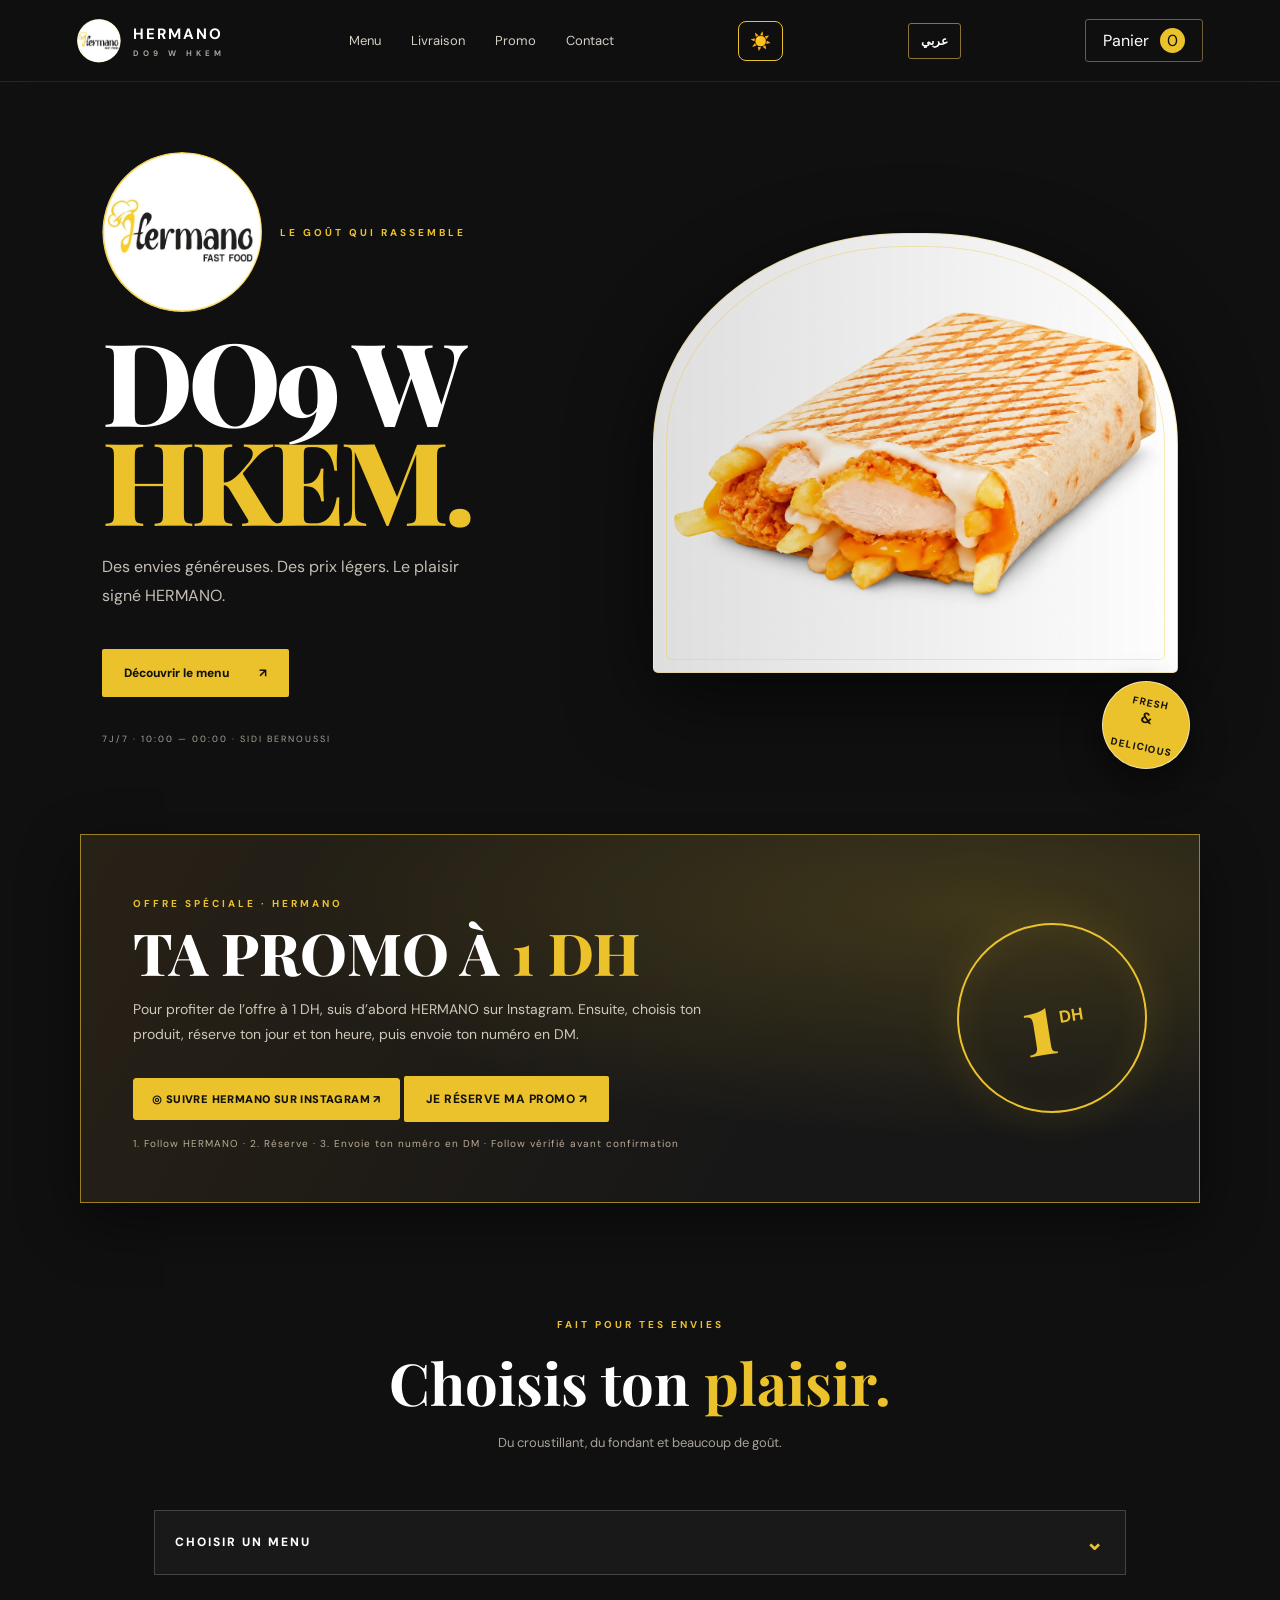
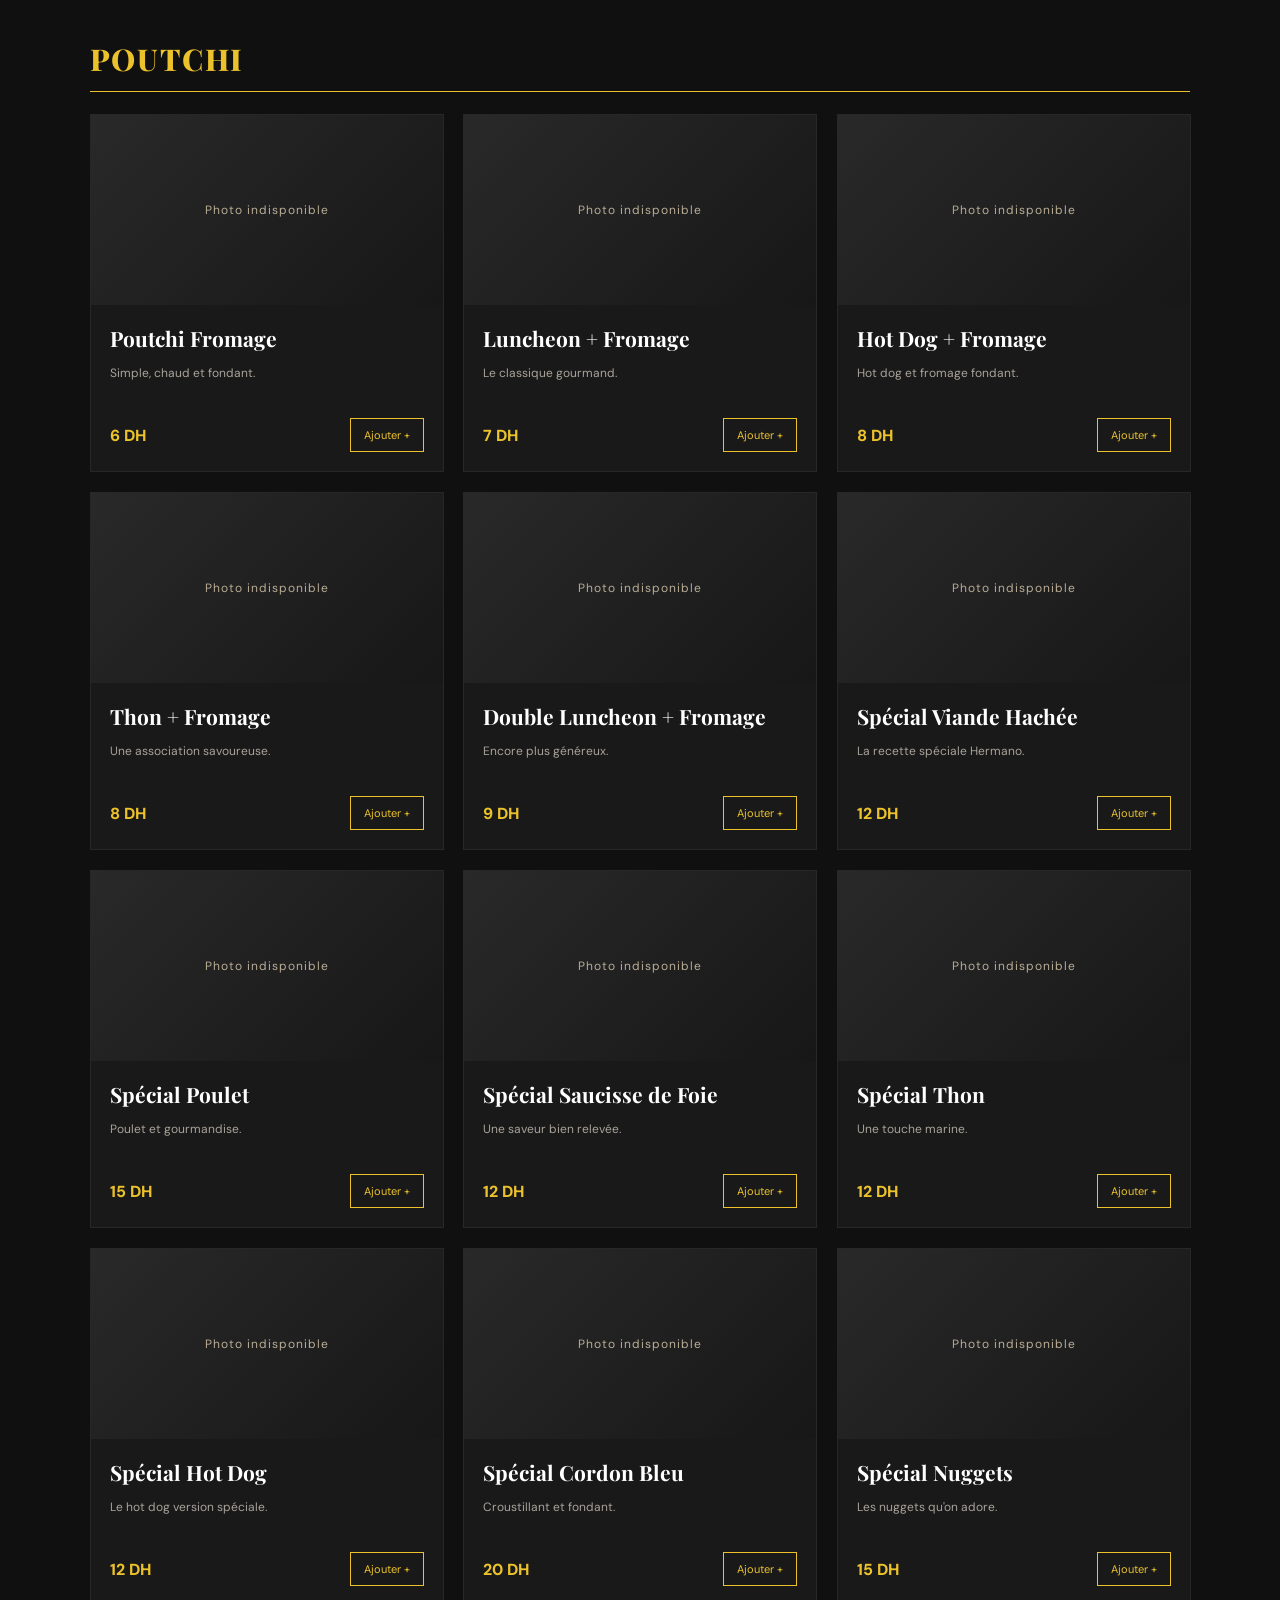
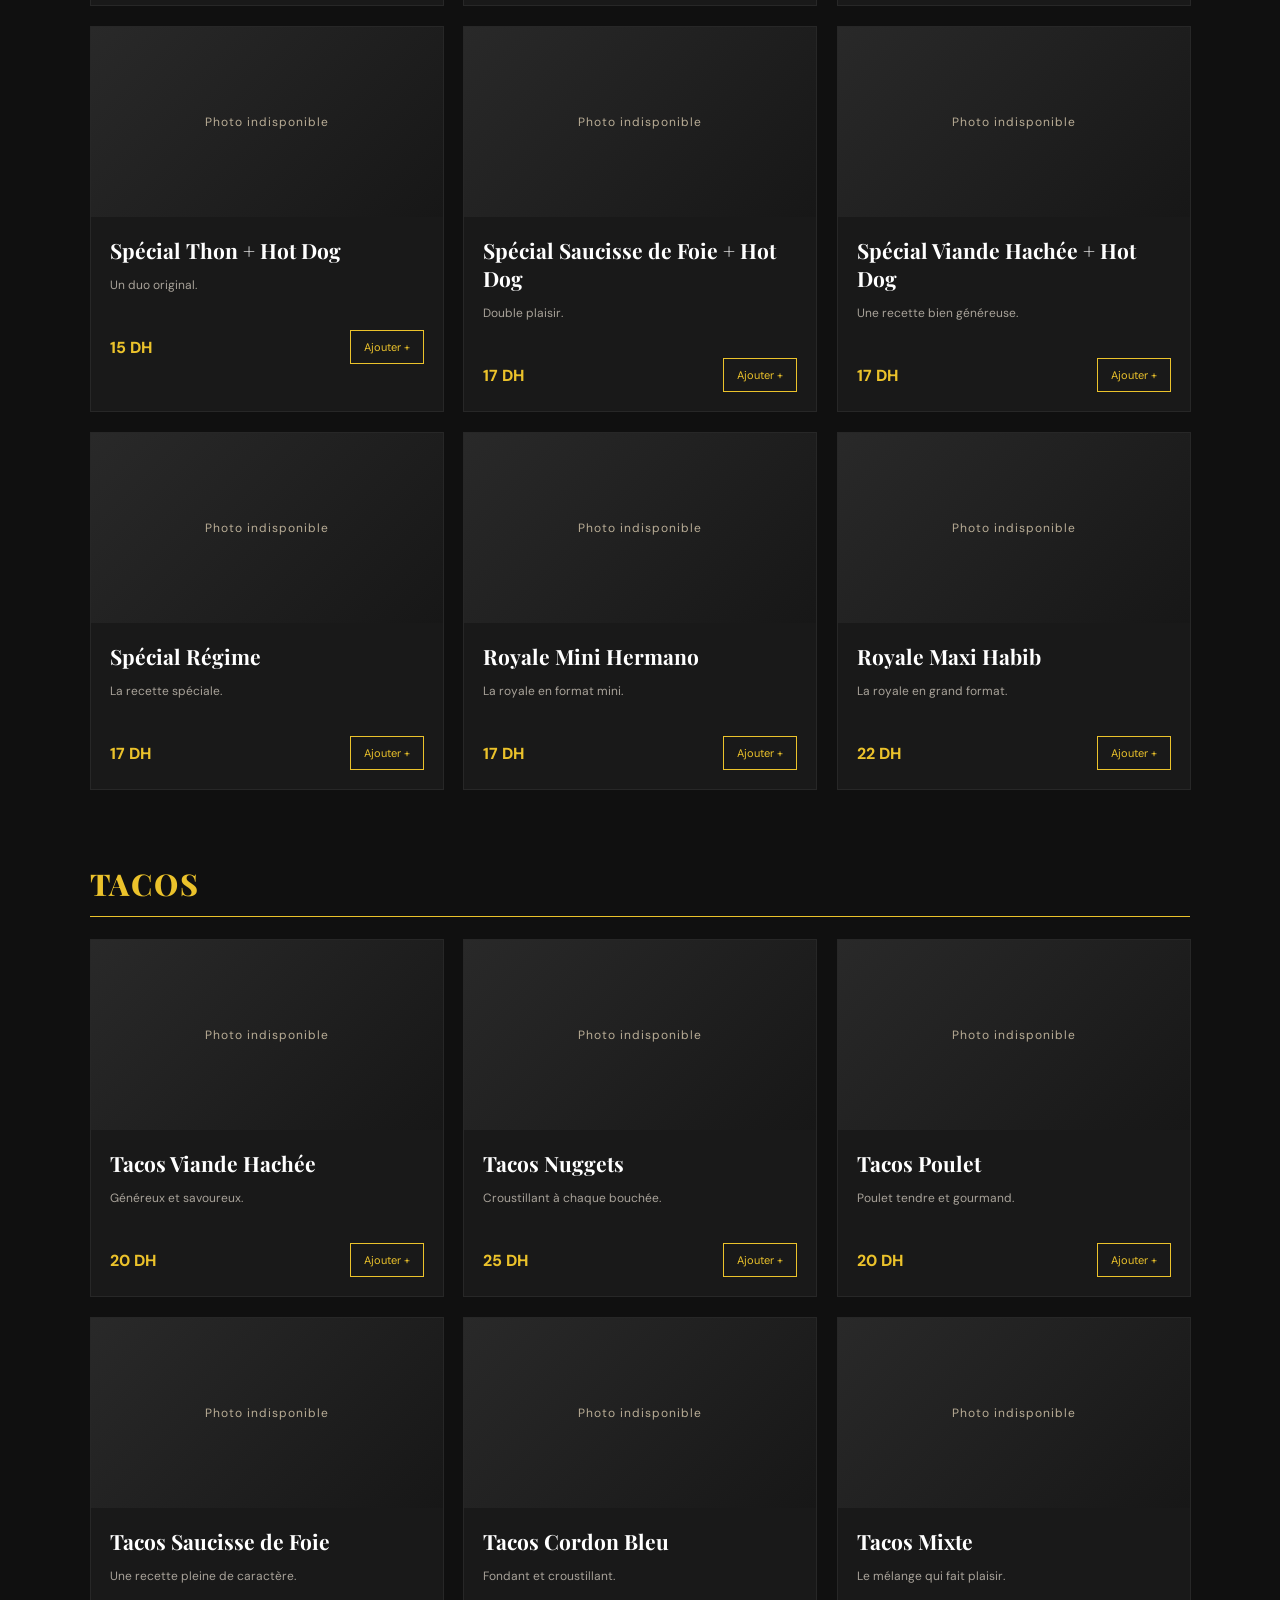
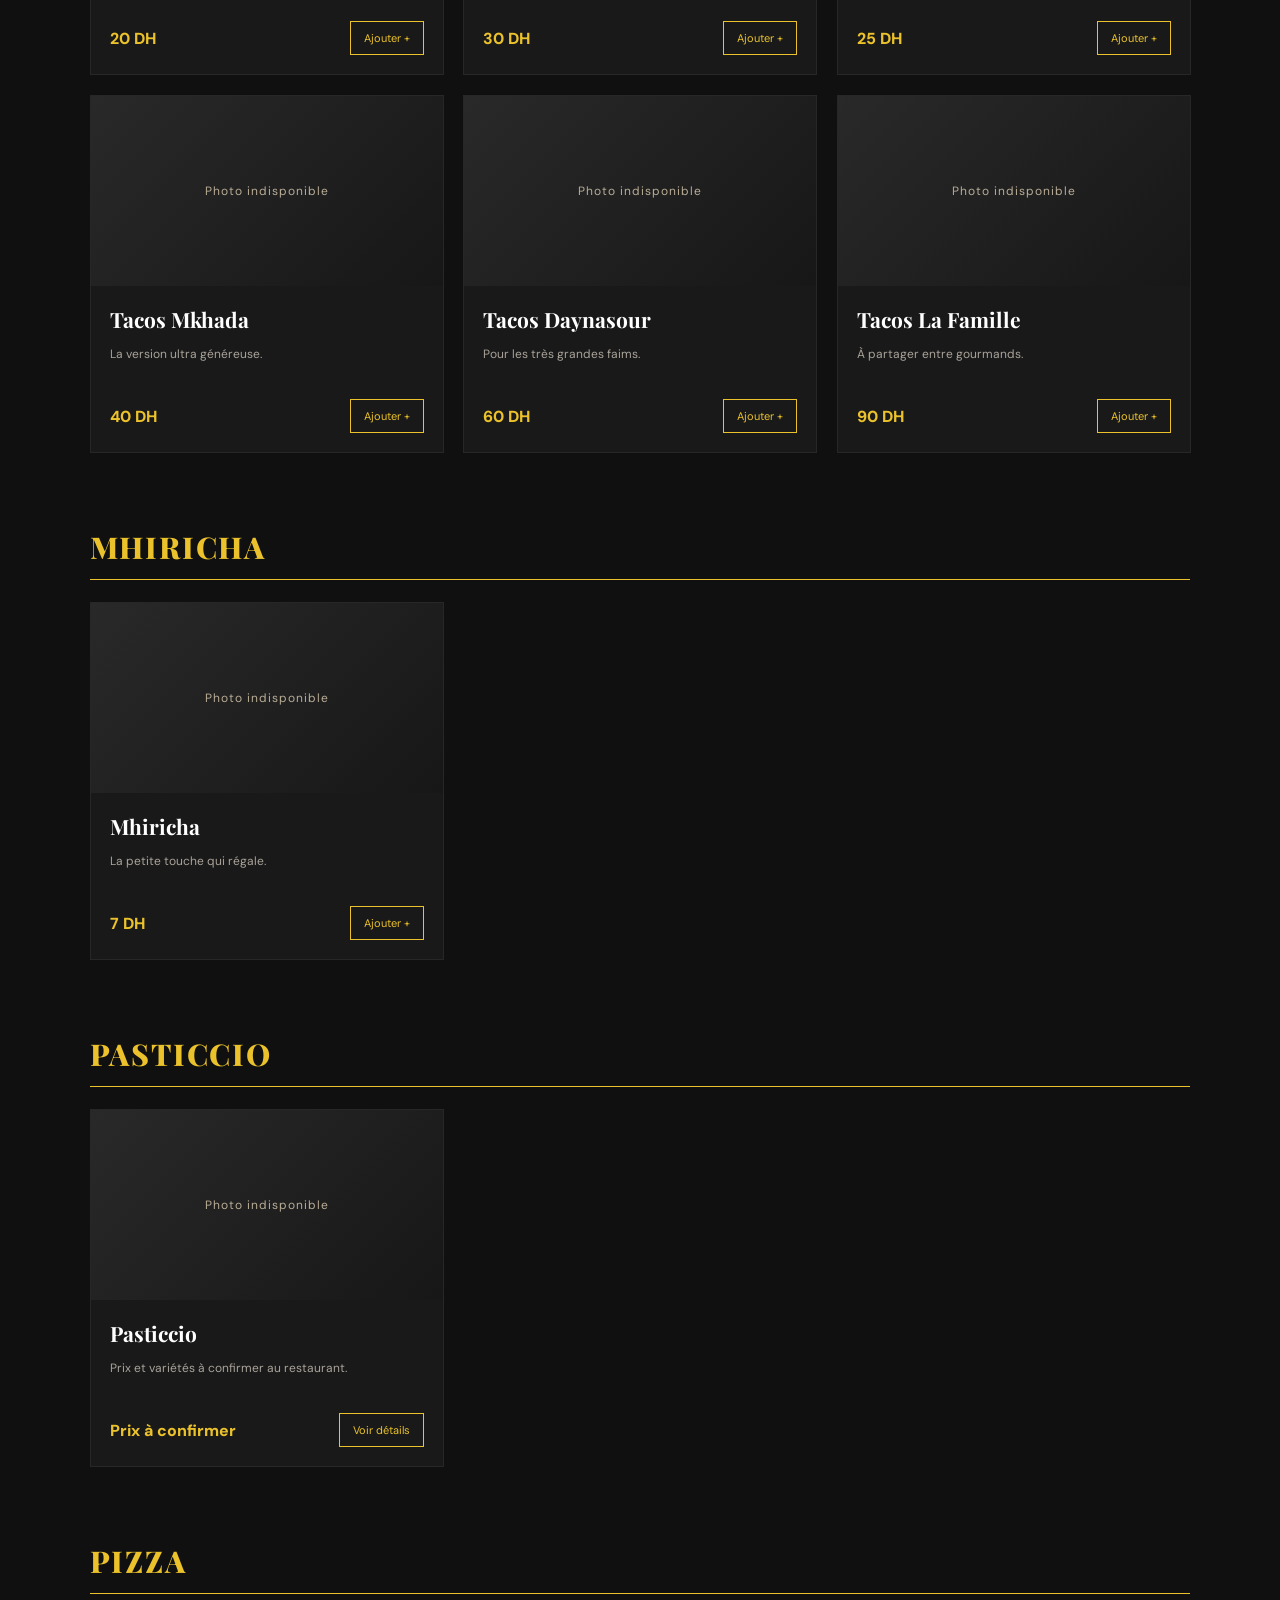
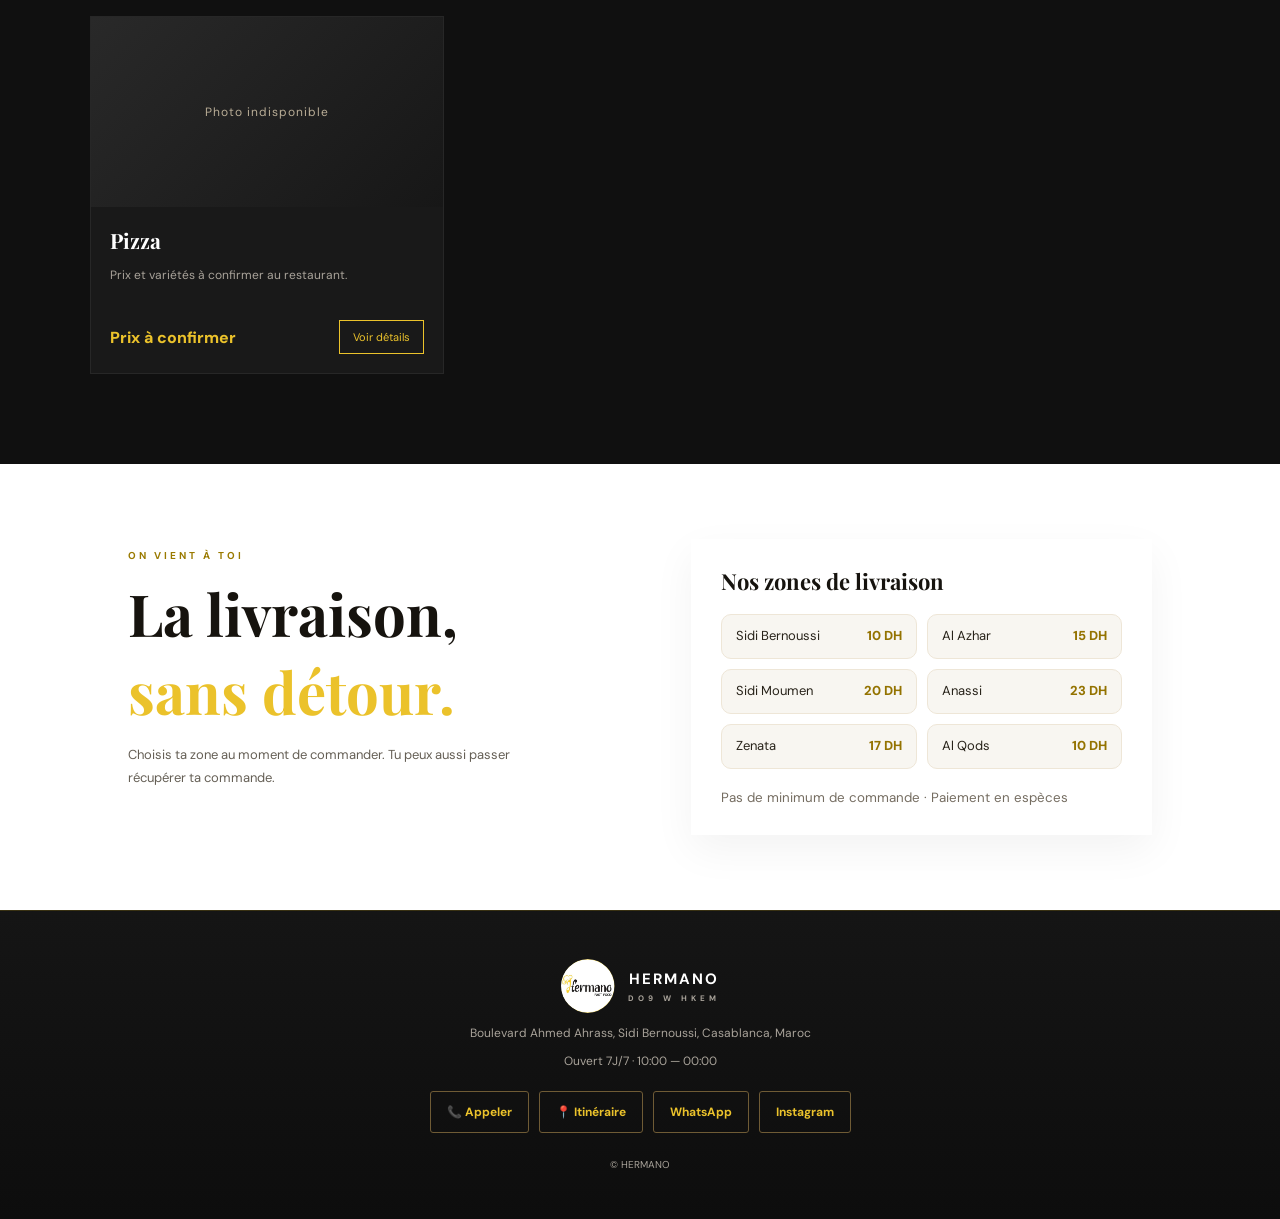
==== commit f39b60cd: "Refresh delivery zones styles" ====
--- a/index.html
+++ b/index.html
@@ -57,7 +57,7 @@
   <link rel="preconnect" href="https://fonts.gstatic.com" crossorigin>
   <link href="https://fonts.googleapis.com/css2?family=DM+Sans:wght@400;500;600;700;800&family=Playfair+Display:wght@600;700;800&display=swap" rel="stylesheet">
   <link href="https://fonts.googleapis.com/css2?family=Noto+Sans+Arabic:wght@400;500;600;700;800&display=swap" rel="stylesheet">
-  <link rel="stylesheet" href="styles.css?v=mobile-delivery-zones-lang-1">
+  <link rel="stylesheet" href="styles.css?v=delivery-zones-layout-2">
 </head>
 <body>
   <header class="topbar">
@@ -86,7 +86,7 @@
         <p class="eyebrow">OFFRE SPÉCIALE · HERMANO</p>
         <h2>TA PROMO À <em>1 DH</em></h2>
         <p>Pour profiter de l’offre à 1 DH, suis d’abord HERMANO sur Instagram. Ensuite, choisis ton produit, réserve ton jour et ton heure, puis envoie ton numéro en DM.</p>
-        <a class="promo-instagram-button" id="promoInstagramButton" href="https://www.instagram.com/casalux_03/" target="_blank" rel="noopener">◎ SUIVRE HERMANO SUR INSTAGRAM ↗</a>
+        <a class="promo-instagram-button" id="promoInstagramButton" href="https://www.instagram.com/hermano______?fqnt=MXRlYmYzM2IzYmJq" target="_blank" rel="noopener">◎ SUIVRE HERMANO SUR INSTAGRAM ↗</a>
         <button class="promo-ad-button" id="promoAdButton" type="button">JE RÉSERVE MA PROMO ↗</button>
         <small>1. Follow HERMANO · 2. Réserve · 3. Envoie ton numéro en DM · Follow vérifié avant confirmation</small>
       </div>
@@ -129,7 +129,7 @@
       <div class="zones"><h3>Nos zones de livraison</h3><div id="deliveryZoneList"></div><small>Pas de minimum de commande · Paiement en espèces</small></div>
     </section>
   </main>
-  <footer id="contact"><a class="brand" href="#" aria-label="HERMANO accueil"><img class="brand-logo" src="images/hermano-logo-original.jpg?v=20261126-final4" alt="" aria-hidden="true"><span>HERMANO<small>DO9 W HKEM</small></span></a><p id="footerAddress"></p><p id="footerHours"></p><div class="footer-actions"><a href="#">📞 Appeler</a><a href="#" target="_blank" rel="noopener">📍 Itinéraire</a><a href="#" target="_blank" rel="noopener">WhatsApp</a><a href="#" target="_blank" rel="noopener">Instagram</a></div><small>© HERMANO</small></footer>
+  <footer id="contact"><a class="brand" href="#" aria-label="HERMANO accueil"><img class="brand-logo" src="images/hermano-logo-original.jpg?v=20261126-final4" alt="" aria-hidden="true"><span>HERMANO<small>DO9 W HKEM</small></span></a><p id="footerAddress"></p><p id="footerHours"></p><div class="footer-actions"><a href="#">📞 Appeler</a><a href="#" target="_blank" rel="noopener">📍 Itinéraire</a><a href="#" target="_blank" rel="noopener">WhatsApp</a><a href="https://www.instagram.com/hermano______?fqnt=MXRlYmYzM2IzYmJq" target="_blank" rel="noopener">Instagram</a></div><small>© HERMANO</small></footer>
   <div class="cart-backdrop" id="cartBackdrop"></div>
   <aside class="cart-panel" id="cartPanel" aria-label="Votre panier" aria-hidden="true">
     <div class="cart-head"><div><p class="eyebrow">TA SÉLECTION</p><h2>Ton panier</h2></div><button id="cartClose" aria-label="Fermer">✕</button></div>
@@ -154,6 +154,6 @@
       <div class="detail-copy"><p class="eyebrow">LA SIGNATURE HERMANO</p><h2 id="detailTitle"></h2><p id="detailDescription"></p><strong class="detail-price" id="detailPrice"></strong><button class="gold-btn full" id="detailAdd">Ajouter au panier ↗</button></div>
     </article>
   </section>
-  <script src="theme.js?v=app-suite-1"></script><script src="app.js?v=cart-sauce-1"></script><script src="language.js?v=1"></script>
+  <script src="theme.js?v=app-suite-1"></script><script src="https://cdn.jsdelivr.net/npm/@supabase/supabase-js@2"></script><script src="app.js?v=image-optimization-1"></script><script src="language.js?v=1"></script>
 </body>
 </html>
--- a/styles.css
+++ b/styles.css
@@ -327,7 +327,6 @@
 /* Mobile delivery zones: compact, aligned cards */
 @media(max-width:520px){.zones{border-radius:14px;padding:22px 18px}.zones h3{font-size:21px;margin-bottom:16px}#deliveryZoneList{display:grid;grid-template-columns:repeat(2,minmax(0,1fr));gap:9px;border:0;padding:0}#deliveryZoneList>div{display:flex;justify-content:space-between;align-items:center;gap:6px;background:#f7f5ef;border:1px solid #eee6d7;border-radius:9px;padding:12px 10px;font-size:12px;line-height:1.25}#deliveryZoneList>div b{white-space:nowrap;font-size:12px;color:#947300}.zones small{font-size:10px;line-height:1.5;margin-top:15px}}
 
-@import url('https://fonts.googleapis.com/css2?family=Noto+Sans+Arabic:wght@400;500;600;700;800&display=swap');
 .language-toggle{border:1px solid #8b7438;background:transparent;color:var(--cream);padding:9px 12px;border-radius:3px;font:700 12px 'DM Sans',sans-serif;cursor:pointer;min-width:48px}
 .language-toggle:hover{background:var(--gold);color:#111}
 html[dir="rtl"] body{font-family:'Noto Sans Arabic','DM Sans',sans-serif}
@@ -339,3 +338,35 @@
 html[dir="rtl"] .zones div,html[dir="rtl"] .cart-row,html[dir="rtl"] .total-line{direction:rtl}
 html[dir="rtl"] .gold-btn,html[dir="rtl"] .promo-instagram-button{font-family:'Noto Sans Arabic','DM Sans',sans-serif}
 @media(max-width:800px){.language-toggle{padding:8px 10px;min-width:42px}}
+
+
+/* Delivery zones: clean two-column cards on every screen */
+.zones #deliveryZoneList{
+ display:grid!important;
+ grid-template-columns:repeat(2,minmax(0,1fr))!important;
+ gap:10px!important;
+ border:0!important;
+ padding:0!important;
+}
+.zones #deliveryZoneList>div{
+ display:flex!important;
+ flex-direction:row!important;
+ align-items:center!important;
+ justify-content:space-between!important;
+ gap:10px!important;
+ min-width:0;
+ margin:0!important;
+ padding:13px 14px!important;
+ border:1px solid #eee6d7!important;
+ border-radius:10px!important;
+ background:#f8f6f1!important;
+ color:#28231a!important;
+ font-size:13px!important;
+ line-height:1.3!important;
+}
+.zones #deliveryZoneList>div span{display:block;min-width:0;overflow-wrap:anywhere}
+.zones #deliveryZoneList>div b{display:block;flex:0 0 auto;white-space:nowrap;color:#947300!important;font-size:13px!important;font-weight:800}
+.zones small{line-height:1.6}
+@media(max-width:380px){
+ .zones #deliveryZoneList{grid-template-columns:1fr!important}
+}
